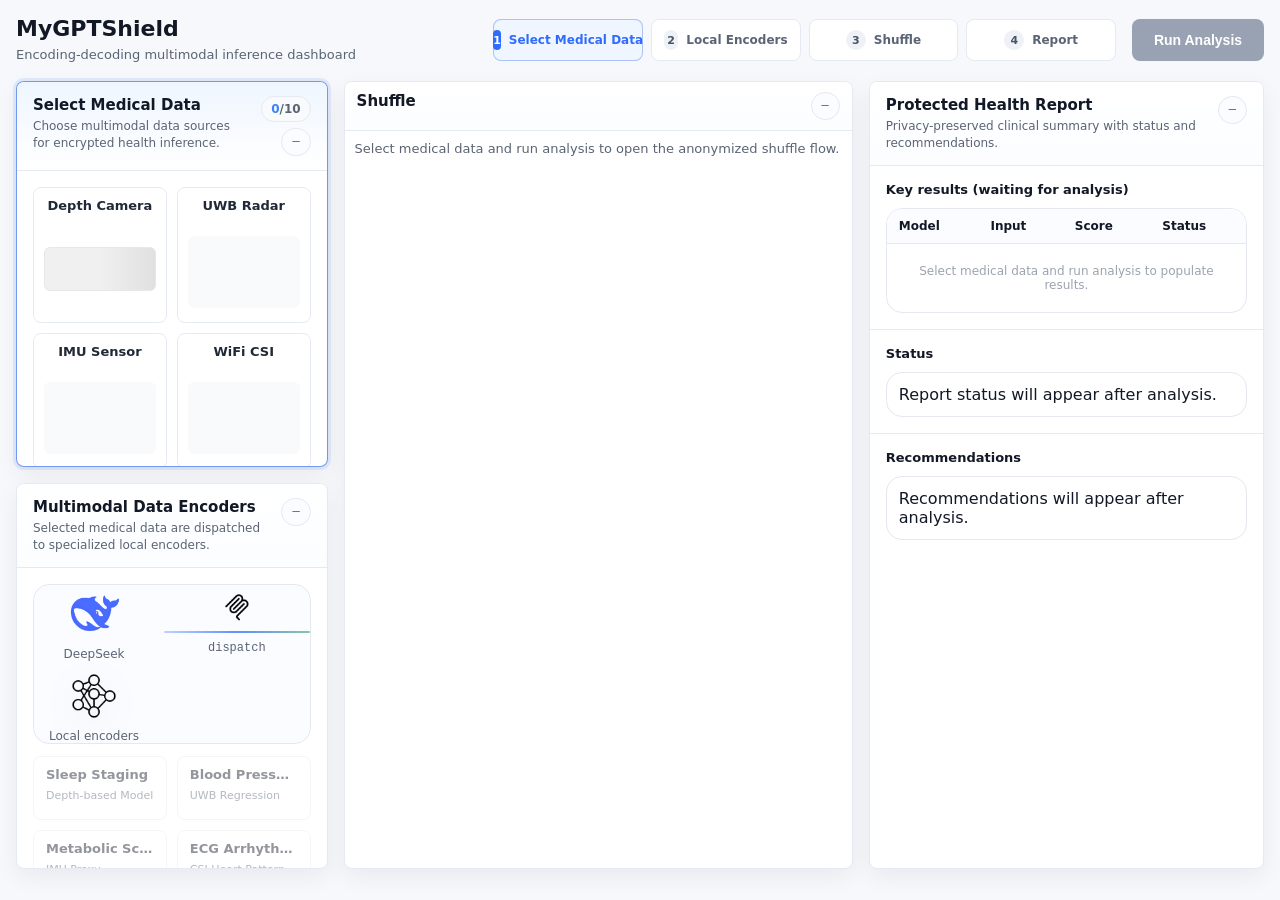
==== frontend/index.html @ f1d5d22b "初版报告展示" ====
<!doctype html>
<html lang="en">
<head>
  <meta charset="utf-8"/>
  <meta name="viewport" content="width=device-width,initial-scale=1"/>
  <title>Secure Multimodal HE + LLM Demo</title>
  <link rel="stylesheet" href="./assets/css/styles.css?v=50"/>
  <link rel="stylesheet" href="./assets/css/enhancement.css?v=15"/>
</head>
<body>
  <main class="dashboard-shell">
    <header class="workflow-header">
      <div class="workflow-title">
        <h1>MyGPTShield</h1>
        <p>Encoding-decoding multimodal inference dashboard</p>
      </div>
      <ol class="stepper" aria-label="Workflow steps">
        <li class="step active" data-step="select"><span>1</span>Select Medical Data</li>
        <li class="step" data-step="model"><span>2</span>Local Encoders</li>
        <li class="step" data-step="privacy"><span>3</span>Shuffle</li>
        <li class="step" data-step="report"><span>4</span>Report</li>
      </ol>
      <button class="analyze-btn primary-action" id="analyzeBtn" disabled>Run Analysis</button>
    </header>

    <section class="dashboard-grid">
      <aside class="panel panel-modalities workflow-panel active-panel" id="stepUpload">
        <div class="panel-head">
          <div>
            <h2>Select Medical Data</h2>
            <p>Choose multimodal data sources for encrypted health inference.</p>
          </div>
          <div class="panel-meta">
            <span class="count-pill"><span id="selectedCount">0</span>/10</span>
            <span class="pill" id="tUpload">—</span>
          </div>
        </div>
        <div class="panel-body">
          <div class="modality-selector" id="modalitySelector">
            <!-- Cards will be dynamically generated by JavaScript -->
          </div>
          <div class="encryption-animation" id="encryptionAnimation" style="display:none;">
            <div class="encryption-stage" id="encryptionStage">
              <!-- Animation content will be dynamically generated -->
            </div>
          </div>
          <div class="thumbnails-grid" id="thumbnailsGrid" style="display:none;">
            <!-- Thumbnails will be dynamically generated -->
          </div>
        </div>
          <div class="spinnerOverlay" id="spinUpload">
          <div class="spinner"></div><div class="spinText">Processing...</div>
        </div>
        </aside>

      <section class="panel-stack">
        <section class="panel panel-models workflow-panel" id="stepDispatch">
          <div class="panel-head">
            <div>
              <h2>Multimodal Data Encoders</h2>
              <p>Selected medical data are dispatched to specialized local encoders.</p>
            </div>
            <span class="pill" id="tDispatch">—</span>
          </div>
          <div class="panel-body">
            <div class="flowRow">
              <div class="flowNode">
                <img class="icon" src="./assets/icons/deepseek.png" onerror="this.style.display='none'"/>
                <div class="flowLabel">DeepSeek</div>
              </div>
              <div class="flowEdge">
                <img class="icon small" src="./assets/icons/network.png" onerror="this.style.display='none'"/>
                <div class="edgeLine"></div>
                <div class="edgeText">dispatch</div>
              </div>
              <div class="flowNode">
                <img class="clusterIcon" src="./assets/icons/model.png" alt="Local encoders" onerror="this.style.display='none'"/>
                <div class="flowLabel">Local encoders</div>
              </div>
            </div>
            <div class="clusterWrap">
              <div class="clusterGrid" id="modelCluster">
                <!-- filled by JS -->
              </div>
            </div>
            <details class="cipher-panel">
              <summary>Encrypted ciphertext preview</summary>
              <div class="v mono" id="ctResPreview">—</div>
            </details>
          </div>
          <div class="spinnerOverlay" id="spinDispatch">
            <div class="spinner"></div><div class="spinText">Encoding + dispatching to local encoders...</div>
          </div>
        </section>

        <section class="panel panel-privacy workflow-panel" id="stepProtect">
          <div class="panel-head">
            <div>
              <h2>Shuffle</h2>
            </div>
            <span class="pill" id="tProtect">—</span>
          </div>
          <div class="panel-body">
            <div class="privacyPanel" id="privacyPanel">Select modalities and run analysis to generate the anonymized privacy flow.</div>
          </div>
        </section>
      </section>

      <section class="panel panel-report workflow-panel" id="stepDecrypt">
          <div class="panel-head">
            <div>
              <h2>Protected Health Report</h2>
              <p>Privacy-preserved clinical summary with status and recommendations.</p>
            </div>
            <span class="pill" id="tDecrypt">—</span>
          </div>
        <div class="panel-body report-body">
          <div class="progress-container" id="progressContainer" style="display:none;">
            <div class="progress-bar">
              <div class="progress-fill" id="progressFill" style="width: 0%"></div>
            </div>
            <div class="progress-text" id="progressText">Preparing...</div>
          </div>

          <section class="report-section">
            <div class="section-title" id="resultsTitle">Key Results</div>
            <div class="resultTableWrap">
              <table class="resultTable" id="resultTable">
                <thead>
                  <tr><th>Model</th><th>Input</th><th>Score</th><th>Status</th></tr>
                </thead>
                <tbody>
                  <tr><td colspan="4" style="text-align:center; color: #5b6474;">Loading...</td></tr>
                </tbody>
              </table>
            </div>
          </section>

          <section class="report-section">
            <div class="section-title">Status</div>
            <div class="reportPanel" id="conclusionPanel">Loading...</div>
            <div class="reportBox" id="reportText" style="display:none">—</div>
          </section>

          <section class="report-section">
            <div class="section-title">Recommendations</div>
            <div class="recommendPanel" id="recommendPanel">Loading...</div>
          </section>
        </div>
        <div class="spinnerOverlay" id="spinDecrypt">
          <div class="spinner"></div><div class="spinText">Generating report…</div>
        </div>
      </section>
    </section>
  </main>

  <script src="./assets/js/modalityCards.js?v=20"></script>
  <script src="./assets/js/modality-selector.js?v=37"></script>
  <script src="./assets/js/app.js?v=50"></script>
</body>
</html>
---- frontend/assets/css/styles.css ----
:root {
  --bg: #f7f8fb;
  --card: #ffffff;
  --text: #121826;
  --muted: #5b6474;
  --line: #e6e8ef;
  --primary: #2f6bff;
  --primary2: #2453c9;
  --good: #1f9d55;
  --mono: ui-monospace, SFMono-Regular, Menlo, Monaco, Consolas, "Liberation Mono", "Courier New", monospace;
  --shadow: 0 10px 28px rgba(15, 23, 42, .08);
}

* {
  box-sizing: border-box;
}

html, body {
  height: 100%;
}

body {
  margin: 0;
  font-family: ui-sans-serif, system-ui, -apple-system, Segoe UI, Roboto, Helvetica, Arial;
  color: var(--text);
  background:
    radial-gradient(1100px 480px at 18% -10%, rgba(47, 107, 255, .20), transparent 60%),
    radial-gradient(900px 420px at 86% 0%, rgba(31, 157, 85, .12), transparent 55%),
    var(--bg);
  overflow-x: hidden;
  overflow-y: auto;
}

a {
  color: inherit;
}

.mono {
  font-family: var(--mono);
}

/* Topbar */
.topbar {
  position: sticky;
  top: 0;
  z-index: 10;
  background: rgba(247, 248, 251, .75);
  backdrop-filter: blur(10px);
  border-bottom: 1px solid var(--line);
  padding: 14px 18px;
  display: flex;
  align-items: center;
  justify-content: space-between;
  gap: 16px;
}

.brand {
  display: flex;
  align-items: center;
  gap: 12px;
}

.brandmark {
  width: 40px;
  height: 40px;
  border-radius: 14px;
  background: linear-gradient(135deg, rgba(47, 107, 255, .95), rgba(47, 107, 255, .30));
  box-shadow: 0 10px 22px rgba(47, 107, 255, .24);
}

.title {
  font-weight: 800;
  letter-spacing: -.02em;
}

.subtitle {
  color: var(--muted);
  font-size: 13px;
  margin-top: 2px;
}

.controls {
  display: flex;
  gap: 10px;
  align-items: center;
  flex-wrap: wrap;
}

/* Grid Layout 核心调整 */
.container {
  max-width: 100%;
  margin: 0 auto;
  padding: 12px 14px;
  height: 100vh;
  min-height: 720px;
  display: flex;
}

.grid {
  display: grid;
  grid-template-columns: repeat(3, minmax(0, 1fr));
  grid-template-rows: minmax(0, 1fr) minmax(0, 1fr);
  gap: 14px;
  align-items: stretch;
  min-height: 0;
}

/* 板块定位 */
#stepUpload {
  grid-row: 1;
  grid-column: 1;
}

#stepEncrypt {
  grid-row: 1;
  grid-column: 2;
}

#stepDispatch {
  grid-row: 1 / 3; /* 跨越两行，对齐板块四的底部 */
  grid-column: 3;
  display: flex;
  flex-direction: column;
}

#stepDecrypt {
  grid-row: 2;
  grid-column: 1 / 3;
}

/* Card General Styles */
.card {
  position: relative;
  background: var(--card);
  border: 1px solid var(--line);
  border-radius: 18px;
  box-shadow: var(--shadow);
  overflow: hidden;
  display: flex;
  flex-direction: column;
  min-height: 0;
}

.cardHead {
  display: flex;
  align-items: center;
  justify-content: space-between;
  padding: 12px 12px 8px 12px;
  border-bottom: 1px solid var(--line);
  gap: 12px;
  flex: 0 0 auto;
}

.cardTitle {
  font-weight: 800;
  min-width: 0;
  line-height: 1.25;
}

.stepTag {
  width: 28px;
  height: 28px;
  border-radius: 10px;
  background: rgba(47, 107, 255, .12);
  color: var(--primary);
  display: flex;
  align-items: center;
  justify-content: center;
  font-weight: 800;
  border: 1px solid rgba(47, 107, 255, .18);
  margin-right: 10px;
  flex: 0 0 auto;
}

.meta {
  display: flex;
  align-items: center;
  gap: 8px;
}

.pill {
  font-family: var(--mono);
  font-size: 12px;
  padding: 6px 10px;
  border-radius: 999px;
  border: 1px solid var(--line);
  background: #fbfcff;
  color: var(--muted);
}

/* 板块内容高度对齐逻辑 */
.cardBody {
  padding: 12px;
  flex: 1 1 auto;
  display: flex;
  flex-direction: column;
  min-height: 0;
}

/* 板块 1 & 2 的内部对齐：固定内容区高度 */
#stepUpload .cardBody, 
#stepEncrypt .cardBody {
  min-height: 360px; /* 强制板块一二外壳高度一致 */
  justify-content: space-between;
}

.canvasWrap {
  margin-top: 10px;
  border: 1px dashed var(--line);
  border-radius: 14px;
  padding: 8px;
  background: linear-gradient(180deg, #ffffff, #fbfcff);
  /* 固定内部展示区高度 */
  height: 180px; 
  display: flex;
  align-items: center;
  justify-content: center;
  overflow: hidden;
}

.imgWrap img {
  width: 100%;
  height: 100%;
  object-fit: contain;
  display: block;
}

#ctHeat {
  width: 100% !important;
  height: 100% !important; /* 让 Canvas 填满固定高度的容器 */
}

/* 按钮位置修正 */
.cardBody .btn.primary {
  margin-top: auto; /* 强制按钮推至卡片底部对齐 */
}

/* 其他组件样式 */
.uploadRow {
  display: flex;
  gap: 10px;
  align-items: center;
  flex-wrap: wrap;
}

.hint {
  color: var(--muted);
  font-size: 12px;
  margin-top: 10px;
}

.legendRow {
  margin-top: 10px;
  display: flex;
  align-items: center;
  gap: 10px;
  flex-wrap: wrap;
}

.legendRow label {
  color: var(--muted);
  font-size: 12px;
}

select {
  padding: 8px 10px;
  border-radius: 12px;
  border: 1px solid var(--line);
  background: #fff;
}

.badge {
  font-size: 12px;
  padding: 6px 10px;
  border-radius: 999px;
  border: 1px solid rgba(31, 157, 85, .18);
  background: rgba(31, 157, 85, .10);
  color: #15803d;
  font-weight: 700;
}

.btn {
  border: 1px solid var(--line);
  padding: 10px 12px;
  border-radius: 14px;
  cursor: pointer;
  font-weight: 800;
  background: #fff;
}

.btn.primary {
  border-color: rgba(47, 107, 255, .35);
  background: linear-gradient(180deg, rgba(47, 107, 255, .95), rgba(47, 107, 255, .80));
  color: white;
  box-shadow: 0 10px 18px rgba(47, 107, 255, .22);
}

.btn.primary:disabled {
  opacity: .5;
  cursor: not-allowed;
}

.btn.secondary {
  background: #fff;
  border-color: rgba(47, 107, 255, .25);
}

.btn.ghost {
  background: transparent;
}

.kv {
  margin-top: 12px;
}

.kv .k {
  font-size: 12px;
  color: var(--muted);
}

.kv .v {
  margin-top: 6px;
  font-size: 12px;
  word-break: break-all;
}

.bigNumber {
  font-size: 38px;
  font-weight: 900;
  letter-spacing: -.02em;
  background: linear-gradient(135deg, rgba(47, 107, 255, .95), rgba(31, 157, 85, .85));
  -webkit-background-clip: text;
  background-clip: text;
  color: transparent;
}

.flowRow {
  display: flex;
  align-items: center;
  justify-content: space-between;
  gap: 10px;
  flex-wrap: wrap;
  padding: 10px;
  border: 1px solid var(--line);
  border-radius: 16px;
  background: #fbfcff;
}

.flowNode {
  display: flex;
  flex-direction: column;
  align-items: center;
  gap: 6px;
  min-width: 120px;
}

.flowLabel {
  font-size: 12px;
  color: var(--muted);
}

.nodeBox {
  padding: 10px 12px;
  border-radius: 14px;
  border: 1px solid var(--line);
  background: #fff;
  font-weight: 800;
}
.clusterIcon{
  width: 110px;        /* 修改这里 */
  height: 46px;        /* 修改这里 */
  object-fit: contain;
  display:block;
  margin: 2px auto 4px;
  filter: drop-shadow(0 8px 18px rgba(2,6,23,.10));
}


.flowEdge {
  display: flex;
  flex-direction: column;
  align-items: center;
  gap: 8px;
  flex: 1;
}

.edgeLine {
  height: 2px;
  width: 100%;
  background: linear-gradient(90deg, rgba(47, 107, 255, .3), rgba(47, 107, 255, .75), rgba(31, 157, 85, .55));
  border-radius: 999px;
}

.edgeText {
  font-size: 12px;
  color: var(--muted);
  font-family: var(--mono);
}

.icon {
  width: 56px;
  height: 56px;
  object-fit: contain;
}

.icon.small {
  width: 32px;
  height: 32px;
}

.spinnerOverlay {
  position: absolute;
  inset: 0;
  background: rgba(255, 255, 255, .72);
  display: none;
  align-items: center;
  justify-content: center;
  flex-direction: column;
  gap: 12px;
}

.spinner {
  width: 34px;
  height: 34px;
  border-radius: 50%;
  border: 3px solid rgba(47, 107, 255, .18);
  border-top-color: rgba(47, 107, 255, .9);
  animation: spin 1s linear infinite;
}

.spinText {
  color: var(--muted);
  font-weight: 700;
}

@keyframes spin {
  to {
    transform: rotate(360deg);
  }
}

.divider {
  border: 0;
  border-top: 1px solid rgba(2, 6, 23, 0.10);
  margin: 14px 0;
}

.subTitle {
  font-weight: 700;
  letter-spacing: 0.2px;
  margin-bottom: 10px;
  color: rgba(2, 6, 23, 0.72);
}

/* Responsive */
@media (max-width: 1180px) {
  .grid {
    grid-template-columns: repeat(2, minmax(0, 1fr));
  }
  #stepDispatch, #stepDecrypt {
    grid-column: auto;
    grid-row: auto;
  }
}

@media (max-width: 920px) {
  .grid {
    grid-template-columns: 1fr;
  }
}


/* === Multimodal v4 layout overrides === */
.grid3{
  grid-template-columns: minmax(0, 1.35fr) minmax(0, 1.1fr) minmax(0, 1.55fr);
  grid-template-rows: minmax(320px, 1fr) minmax(320px, 1fr);
  align-items: stretch;
  height: 100%;
  min-height: 0;
  width: 100%;
}

#stepUpload,
#stepProtect,
#stepDispatch,
#stepDecrypt{
  min-height: 0;
}

/* Four-step flow: top row Step 1 | Step 3 | Step 2, bottom row Step 4 */
#stepUpload{ grid-row: 1; grid-column: 1; }
#stepProtect{
  grid-row: 1;
  grid-column: 2;
  align-self: stretch;
}
#stepDispatch{ grid-row: 1 / 3; grid-column: 3; }
#stepDecrypt{ grid-row: 2; grid-column: 1 / 3; }

@media (max-width: 1180px) {
  .container{
    height: auto;
    min-height: 100vh;
  }

  .grid3{
    grid-template-columns: 1fr;
    grid-template-rows: none;
    height: auto;
  }
  #stepUpload,
  #stepProtect,
  #stepDispatch,
  #stepDecrypt{
    grid-row: auto;
    grid-column: auto;
  }
}

@media (max-width: 920px) {
  .grid3{
    grid-template-columns: 1fr;
    grid-template-rows: none;
  }
}
/* Make Step 1 and Step 3 scrollable */
#stepUpload .cardBody{
  justify-content: flex-start;
  overflow-y: auto;
  overflow-x: hidden;
  min-height: 0;
}

#stepProtect .cardBody{
  justify-content: flex-start;
  overflow-y: auto;
  overflow-x: hidden;
  min-height: 0;
}

#stepDispatch .cardBody{
  justify-content: flex-start;
  overflow-y: auto;
  overflow-x: hidden;
  min-height: 0;
}

#stepDecrypt .cardBody{
  justify-content: flex-start;
  overflow-y: auto;
  overflow-x: hidden;
  padding-right: 12px;
}

/* -------------------------------
   Step 1: two-row modality layout
-------------------------------- */
/* Modality grid */
.modalityGrid{
  margin-top: 12px;
  display: grid;
  grid-template-columns: repeat(3, minmax(0, 1fr));
  gap: 10px;
}

/* Step 1: flexible block layout */
.rowBlock{
  display: flex;
  flex-direction: column;
  min-height: 0;
  margin-bottom: 8px;
}

.rowTitle{
  font-size: 13px;
  color: var(--text);
  font-weight: 800;
  margin: 4px 0 10px;
  letter-spacing: -0.01em;
}

.rowBlock .modalityGrid{
  margin-top: 0;
  min-height: 0;
  max-height: 480px;
  overflow-y: auto;
  padding-right: 4px; /* room for scrollbar */
}


.modTile{
  border: 1px solid var(--line);
  border-radius: 16px;
  background: linear-gradient(180deg, #ffffff, #fbfcff);
  padding: 10px;
  display:flex;
  flex-direction:column;
  min-height: 220px;
}

.modHead{
  display:flex;
  align-items:center;
  justify-content: space-between;
  gap: 10px;
  margin-bottom: 8px;
}

.modName{
  font-weight: 900;
  letter-spacing: -.01em;
  font-size: 13px;
}

.modTag{
  font-size: 11px;
  padding: 4px 8px;
  border-radius: 999px;
  border: 1px solid rgba(47,107,255,.18);
  background: rgba(47,107,255,.08);
  color: rgba(36,83,201,.95);
  font-weight: 800;
}

.modPreview{
  border: 1px dashed var(--line);
  border-radius: 14px;
  background: #fff;
  height: 110px;
  overflow:hidden;
  display:flex;
  align-items:center;
  justify-content:center;
}

.modPreview img{
  width:100%;
  height:100%;
  object-fit: cover;
  display:block;
}

/* Depth 图片特殊样式 - 缩小显示 */
.modPreview img.depthImg{
  width: 100%;
  height: 100%;
  object-fit: contain;
  margin: auto;
}

.modText{
  margin-top: 8px;
  font-family: var(--mono);
  font-size: 11px;
  color: rgba(2, 6, 23, 0.75);
  background: #fbfcff;
  border: 1px solid var(--line);
  border-radius: 12px;
  padding: 8px;
  height: 68px;
  overflow:auto;
  white-space: pre-wrap;
}


/* Cluster */
.clusterWrap{
  margin-top: 12px;
  border: 1px solid var(--line);
  border-radius: 18px;
  background: linear-gradient(180deg, #ffffff, #fbfcff);
  padding: 10px;
}

.clusterTitle{
  font-weight: 900;
  margin-bottom: 10px;
}

.clusterGrid{
  display:grid;
  grid-template-columns: repeat(2, minmax(0, 1fr));
  gap: 10px;
}

.modelCard{
  border: 1px solid var(--line);
  border-radius: 16px;
  padding: 10px 12px;
  background: #fff;
  display:flex;
  flex-direction: column;
  gap: 5px;
  min-height: 78px;
  min-width: 0;
  overflow: hidden;
}

.modelName{
  font-weight: 900;
  font-size: 13px;
  white-space: nowrap;
  overflow: hidden;
  text-overflow: ellipsis;
  line-height: 1.3;
}

.modelSub{
  font-size: 11px;
  color: var(--muted);
  white-space: nowrap;
  overflow: hidden;
  text-overflow: ellipsis;
}

.modelBadge{
  align-self: flex-start;
  font-size: 10px;
  padding: 4px 8px;
  border-radius: 999px;
  border: 1px solid rgba(31,157,85,.18);
  background: rgba(31,157,85,.10);
  color: #15803d;
  font-weight: 800;
  white-space: nowrap;
  max-width: 100%;
  overflow: hidden;
  text-overflow: ellipsis;
}

.modelCard.inactive{
  opacity: .45;
}

.modelCard.active{
  border-color: rgba(47,107,255,.35);
  box-shadow: 0 10px 18px rgba(47,107,255,.10);
}

/* Result table and report */
.resultsSection {
  margin-bottom: 12px;
}

.resultTableWrap{
  margin-top: 8px;
  border: 1px solid var(--line);
  border-radius: 16px;
  overflow: hidden;
  background: #ffffff;
  min-height: 100px;
}

/* Step 3: single-column layout */
.recommendPanel{
  border: 1px solid var(--line);
  border-radius: 16px;
  background: #ffffff;
  padding: 12px;
  margin-top: 8px;
}

.recommendPanel .list {
  margin: 0;
}

.privacyPanel{
  display: grid;
  gap: 10px;
  margin-top: 8px;
}

.privacySummary{
  padding: 10px 12px;
  border: 1px solid var(--line);
  border-radius: 12px;
  background: linear-gradient(180deg, #ffffff, #fbfcff);
  color: var(--muted);
  font-size: 13px;
  line-height: 1.45;
}

.privacyCandidateGrid{
  display: grid;
  grid-template-columns: 1fr;
  gap: 10px;
}

.privacyCandidateCard{
  border: 1px solid var(--line);
  border-radius: 14px;
  padding: 10px;
  background: #ffffff;
  box-shadow: 0 6px 16px rgba(15, 23, 42, 0.06);
}

.privacyChipRow{
  display: flex;
  flex-wrap: wrap;
  gap: 6px;
  margin-top: 8px;
}

@media (max-width: 920px) {
  .privacyCandidateGrid{
    grid-template-columns: 1fr;
  }
}

#conclusionPanel{
  margin-top: 8px;
  border: 1px solid var(--line);
  border-radius: 16px;
  background: #ffffff;
  padding: 12px;
}

.resultTable{
  width: 100%;
  border-collapse: collapse;
  font-size: 12px;
  display: table !important;
  visibility: visible !important;
}

.resultTable thead{
  display: table-header-group !important;
}

.resultTable thead th{
  text-align: left;
  padding: 10px 12px;
  background: #fbfcff;
  border-bottom: 1px solid var(--line);
  font-weight: 900;
  color: var(--text);
}

.resultTable tbody{
  display: table-row-group !important;
}

.resultTable tbody td{
  padding: 10px 12px;
  border-bottom: 1px solid rgba(230,232,239,.75);
  vertical-align: top;
  color: var(--text);
}

.resultTable tbody tr:last-child td{
  border-bottom: none;
}

.reportBox{
  border: 1px solid var(--line);
  border-radius: 16px;
  background: #ffffff;
  padding: 12px;
  font-size: 13px;
  line-height: 1.55;
  color: rgba(2, 6, 23, 0.80);
  white-space: pre-wrap;
}

.reportPanel{
  border: 1px solid var(--line);
  border-radius: 16px;
  background: #ffffff;
  padding: 12px;
}

.reportTop{
  display:flex;
  align-items:flex-start;
  justify-content:space-between;
  gap: 10px;
}

.reportProtectionBanner {
  display: flex;
  flex-wrap: wrap;
  align-items: center;
  gap: 7px;
  margin-bottom: 10px;
  padding: 8px 10px;
  border: 1px solid rgba(31, 157, 85, 0.24);
  border-radius: 8px;
  background: #f0fdf4;
  color: #166534;
  font-size: 11px;
  font-weight: 850;
}

.reportProtectionBanner span {
  display: inline-flex;
  padding: 3px 7px;
  border-radius: 999px;
  background: #dcfce7;
  color: #15803d;
  font-size: 10px;
  font-weight: 950;
}

.reportTitle{
  font-size: 14px;
  font-weight: 950;
  letter-spacing: -0.02em;
}

.badge{
  display:inline-flex;
  align-items:center;
  gap: 8px;
  padding: 6px 10px;
  border-radius: 999px;
  border: 1px solid rgba(230,232,239,.8);
  background: #fbfcff;
  font-size: 12px;
  font-weight: 800;
}

.dynamicReportTop .badge{
  border-color: rgba(47, 107, 255, .22);
  background: linear-gradient(180deg, #ffffff, #f5f8ff);
}

.badgeDot{
  width: 10px;
  height: 10px;
  border-radius: 999px;
  background: #111827;
  opacity: .65;
}

.reportText{
  margin-top: 8px;
  font-size: 12.5px;
  line-height: 1.55;
  color: rgba(2, 6, 23, 0.82);
}

.reportGrid{
  margin-top: 12px;
  display: grid;
  grid-template-columns: repeat(2, minmax(0, 1fr));
  gap: 10px;
}

.reportCard{
  border: 1px solid rgba(230,232,239,.75);
  border-radius: 14px;
  padding: 10px;
  background: linear-gradient(180deg, #ffffff, #fbfcff);
}

.reportCardHead{
  display:flex;
  justify-content:space-between;
  gap: 8px;
  align-items:flex-start;
}

.metricName{ font-size: 12px; font-weight: 900; }
.metricRef{ font-size: 11px; opacity: .7; }
.metricValue{ font-size: 18px; font-weight: 950; letter-spacing: -0.03em; }
.metricUnit{ font-size: 12px; opacity: .7; margin-left: 6px; }
.metricDetail{ margin-top: 6px; font-size: 11px; opacity: .72; }

.chipRow{ display:flex; flex-wrap:wrap; gap: 6px; margin-top: 8px; }
.chip{ font-size: 11px; padding: 4px 8px; border-radius: 999px; border: 1px solid rgba(230,232,239,.75); background: #ffffff; }

.chartGrid{
  margin-top: 10px;
  display:grid;
  grid-template-columns: 1fr;
  gap: 10px;
}

.chartRow{
  display:grid;
  grid-template-columns: repeat(2, minmax(0, 1fr));
  gap: 10px;
}

.chartBox{
  border: 1px solid rgba(230,232,239,.75);
  border-radius: 14px;
  background: #ffffff;
  padding: 10px;
}

.chartTitle{ font-size: 12px; font-weight: 950; margin-bottom: 8px; }

.svgBox svg{ width: 100%; height: auto; display:block; }

.list{ margin: 8px 0 0 0; padding-left: 18px; font-size: 12px; line-height: 1.5; }
.disclaimer{ margin-top: 10px; font-size: 11px; opacity: .7; }

/* Dynamic report (Task 5): renderer styles */
.dynamicReportTop{
  margin-bottom: 12px;
  display: grid;
  grid-template-columns: minmax(0, 1.05fr) minmax(250px, 0.95fr);
  gap: 12px;
  align-items: start;
}

.integratedSummary{
  border: 1px solid rgba(47, 107, 255, .22);
  border-radius: 14px;
  background: linear-gradient(180deg, #ffffff, #fbfcff);
  padding: 12px;
}

.summaryHead{
  display: flex;
  justify-content: space-between;
  align-items: flex-start;
  gap: 10px;
}

.summaryHead .reportTitle{
  margin-bottom: 8px;
}

.summaryScore{
  margin-top: 4px;
  font-weight: 900;
  font-size: 24px;
  letter-spacing: -0.02em;
  color: #0f172a;
}

.summaryTrack{
  margin: 8px 0 10px;
  height: 10px;
  border-radius: 999px;
  background: rgba(15, 23, 42, 0.1);
  overflow: hidden;
  position: relative;
}

.summaryTrack i{
  display: block;
  height: 100%;
  width: 0%;
  border-radius: inherit;
  background: linear-gradient(90deg, #22c55e, #16a34a);
}

.missingSignals{
  border: 1px solid rgba(234, 179, 8, 0.32);
  border-radius: 14px;
  background: #fffbeb;
  padding: 12px;
}

.missingTitle{
  font-weight: 800;
  margin-bottom: 8px;
}

.missingItem{
  border-top: 1px dashed rgba(0, 0, 0, 0.12);
  padding-top: 8px;
  margin-top: 8px;
  color: rgba(2, 6, 23, 0.8);
  font-size: 12px;
  line-height: 1.5;
}

.missingItem:first-child{
  border-top: 0;
  margin-top: 0;
  padding-top: 0;
}

.missingItem strong{
  display: block;
  font-size: 12px;
  margin-bottom: 3px;
}

.missingItem span{
  display: block;
  color: var(--muted);
  font-size: 11px;
}

.storySectionStack{
  display: grid;
  grid-template-columns: repeat(2, minmax(0, 1fr));
  gap: 10px;
  margin-bottom: 10px;
}

.storySection{
  border: 1px solid var(--line);
  border-radius: 14px;
  background: #ffffff;
  padding: 10px;
  display: flex;
  flex-direction: column;
  gap: 10px;
}

.storySectionHead{
  display: flex;
  justify-content: space-between;
  align-items: flex-start;
  gap: 10px;
}

.storySectionHead h3{
  margin: 0 0 4px;
  font-size: 13px;
}

.storySectionHead p{
  margin: 0;
  color: var(--muted);
  font-size: 12px;
  line-height: 1.45;
}

.sourceTags{
  display: flex;
  flex-wrap: wrap;
  justify-content: flex-end;
  gap: 6px;
  min-width: 0;
}

.sourceTag{
  display: inline-flex;
  align-items: center;
  justify-content: center;
  border-radius: 999px;
  border: 1px solid rgba(230, 232, 239, 0.75);
  background: #fbfcff;
  color: #334155;
  font-family: var(--mono);
  font-size: 10px;
  padding: 3px 7px;
  font-weight: 700;
}

.storySectionBody{
  display: grid;
  grid-template-columns: minmax(0, 1fr) minmax(0, 1fr);
  gap: 10px;
  align-items: start;
}

.storyChart{
  border: 1px solid rgba(230, 232, 239, 0.75);
  border-radius: 12px;
  padding: 8px;
  background: #fff;
  overflow: hidden;
}

.storyChart svg,
.compactChart svg,
.sectionSvg svg{
  width: 100%;
  height: 180px;
  display: block;
}

.sectionSvg{
  width: 100%;
  min-height: 180px;
}

.storyMetrics{
  display: grid;
  grid-template-columns: repeat(2, minmax(0, 1fr));
  gap: 8px;
}

.miniMetric{
  border: 1px solid var(--line);
  border-radius: 12px;
  padding: 8px;
  min-height: 68px;
  background: #ffffff;
}

.miniMetricName{
  margin: 0;
  font-size: 11px;
  font-weight: 800;
  color: rgba(2, 6, 23, 0.8);
}

.miniMetricValue{
  margin-top: 6px;
  font-size: 17px;
  font-weight: 900;
  letter-spacing: -0.02em;
  line-height: 1.2;
}

.miniMetricValue span{
  font-size: 11px;
  font-weight: 700;
  color: rgba(2, 6, 23, 0.75);
  margin-left: 2px;
}

.miniMetricRef{
  margin-top: 4px;
  font-size: 10px;
  color: var(--muted);
}

.compactSectionGrid{
  display: grid;
  grid-template-columns: repeat(2, minmax(0, 1fr));
  gap: 10px;
}

.compactSection{
  border: 1px solid var(--line);
  border-radius: 14px;
  background: #ffffff;
  padding: 10px;
  display: flex;
  flex-direction: column;
  gap: 8px;
}

.compactSectionHead{
  display: flex;
  justify-content: space-between;
  align-items: baseline;
  gap: 8px;
  font-size: 12px;
  color: rgba(2, 6, 23, 0.86);
}

.compactSectionHead strong{
  font-size: 12px;
}

.compactSectionHead span{
  color: var(--muted);
  font-size: 11px;
  white-space: nowrap;
  text-align: right;
}

.compactChart{
  border: 1px solid rgba(230, 232, 239, 0.75);
  border-radius: 12px;
  background: #fff;
  padding: 8px;
}

.recoveryBars{
  display: flex;
  flex-direction: column;
  gap: 8px;
}

.recoveryRow{
  display: grid;
  grid-template-columns: 130px minmax(0, 1fr) 40px;
  align-items: center;
  gap: 8px;
  font-size: 11px;
  color: rgba(2, 6, 23, 0.8);
}

.recoveryTrack{
  position: relative;
  width: 100%;
  height: 10px;
  border-radius: 999px;
  background: #e5e7eb;
  overflow: hidden;
}

.recoveryTrack i{
  display: block;
  height: 100%;
  width: 0%;
  border-radius: inherit;
  background: linear-gradient(90deg, #2563eb, #22c55e);
}

.riskTileGrid{
  margin-top: 8px;
  display: grid;
  grid-template-columns: repeat(3, minmax(0, 1fr));
  gap: 8px;
}

.riskTile{
  border: 1px solid var(--line);
  border-radius: 12px;
  padding: 8px;
  background: #fff;
  min-height: 76px;
  display: flex;
  flex-direction: column;
  justify-content: space-between;
  gap: 6px;
  font-size: 12px;
}

.riskTile span{
  font-weight: 700;
}

.riskTile strong{
  font-size: 18px;
  letter-spacing: -0.02em;
  line-height: 1.1;
}

.riskTile em{
  color: var(--muted);
  font-size: 11px;
  font-style: normal;
}

.riskTile.muted{
  border-style: dashed;
  color: var(--muted);
  background: #f8fafc;
}

.status{
  --status-fg: #0f172a;
  --status-bg: #f8fafc;
  --status-border: #d1d5db;
  --status-strong: #0f172a;
}

.status.attention,
.attention{
  --status-fg: #c2410c;
  --status-bg: rgba(255, 247, 237, 0.92);
  --status-border: #fdba74;
  --status-strong: #9a3412;
}

.status.watch,
.watch{
  --status-fg: #854d0e;
  --status-bg: rgba(254, 243, 199, 0.7);
  --status-border: #fcd34d;
  --status-strong: #a16207;
}

.status.stable,
.stable{
  --status-fg: #15803d;
  --status-bg: rgba(220, 252, 231, 0.7);
  --status-border: #86efac;
  --status-strong: #166534;
}

.storySection,
.compactSection,
.miniMetric,
.riskTile{
  border-color: var(--status-border);
  background: var(--status-bg);
}

.miniMetric.attention,
.miniMetric.watch,
.miniMetric.stable{
  background: #fff;
}

.riskTile.attention,
.riskTile.watch,
.riskTile.stable{
  background: #ffffff;
}

/* The report pane is a narrow dashboard column, so dynamic report sections
   must use a single-column composition even on desktop widths. */
#stepDecrypt .dynamicReportTop,
#stepDecrypt .storySectionStack,
#stepDecrypt .compactSectionGrid{
  grid-template-columns: 1fr;
}

#stepDecrypt .summaryHead,
#stepDecrypt .storySectionHead,
#stepDecrypt .compactSectionHead{
  align-items: flex-start;
}

#stepDecrypt .storySectionHead{
  flex-direction: column;
}

#stepDecrypt .sourceTags{
  justify-content: flex-start;
  width: 100%;
}

#stepDecrypt .storySectionBody{
  grid-template-columns: 1fr;
}

#stepDecrypt .story-integrated_risk .storySectionBody{
  grid-template-columns: minmax(0, 1.15fr) minmax(128px, .85fr);
  align-items: stretch;
}

#stepDecrypt .story-integrated_risk .storyMetrics{
  grid-template-columns: 1fr;
  align-content: stretch;
}

#stepDecrypt .story-integrated_risk .miniMetric{
  min-height: 0;
}

#stepDecrypt .storyChart svg,
#stepDecrypt .compactChart svg,
#stepDecrypt .sectionSvg svg{
  max-width: 100%;
  height: 150px;
}

#stepDecrypt .storyChart,
#stepDecrypt .compactChart{
  min-width: 0;
}

#stepDecrypt .compactSectionHead{
  flex-direction: column;
  align-items: flex-start;
}

#stepDecrypt .compactSectionHead span{
  white-space: normal;
  text-align: left;
  overflow-wrap: anywhere;
}

#stepDecrypt .compactSectionGrid{
  grid-template-columns: minmax(0, 0.92fr) minmax(0, 1.08fr);
  gap: 6px;
  align-items: stretch;
}

#stepDecrypt .compact-mobility{
  grid-column: 1;
  grid-row: 1;
}

#stepDecrypt .compact-medical_screening{
  grid-column: 1;
  grid-row: 2;
}

#stepDecrypt .compact-activity{
  grid-column: 2;
  grid-row: 1 / span 2;
}

#stepDecrypt .compact-activity .compactChart{
  flex: 1 1 auto;
  display: flex;
  align-items: center;
  justify-content: center;
}

#stepDecrypt .compactSection{
  padding: 8px;
  gap: 6px;
  border-radius: 12px;
}

#stepDecrypt .compactSectionHead{
  gap: 4px;
}

#stepDecrypt .compactSectionHead strong{
  font-size: 11px;
  line-height: 1.15;
}

#stepDecrypt .compactSectionHead span{
  font-size: 9px;
  line-height: 1.25;
}

#stepDecrypt .compactChart{
  padding: 6px;
  border-radius: 10px;
}

#stepDecrypt .compactChart svg,
#stepDecrypt .compactChart .sectionSvg svg{
  height: 82px;
}

#stepDecrypt .compactChart .sectionSvg{
  min-height: 82px;
}

#stepDecrypt .compactChart .legend{
  display: none;
}

#stepDecrypt .compactChart .riskTileGrid{
  grid-template-columns: 1fr;
  gap: 4px;
  margin-top: 0;
}

#stepDecrypt .compactChart .riskTile{
  min-height: 58px;
  padding: 6px;
  gap: 3px;
}

#stepDecrypt .compactChart .riskTile strong{
  font-size: 15px;
}

#stepDecrypt .compactStability{
  display: flex;
  flex-direction: column;
  justify-content: center;
  min-height: 82px;
  gap: 8px;
}

#stepDecrypt .compactStabilityScore{
  font-size: 24px;
  line-height: 1;
  font-weight: 950;
  letter-spacing: 0;
  color: #0f172a;
}

#stepDecrypt .compactStabilityTrack{
  height: 12px;
  border-radius: 999px;
  background: #e5e7eb;
  overflow: hidden;
}

#stepDecrypt .compactStabilityTrack i{
  display: block;
  height: 100%;
  border-radius: inherit;
  background: linear-gradient(90deg, #2563eb, #22c55e);
}

#stepDecrypt .compactStabilityMeta{
  color: var(--muted);
  font-size: 10px;
  line-height: 1.25;
}

#stepDecrypt .compact-activity .compactChart svg{
  width: 185px;
  height: 174px;
  flex: 0 0 174px;
}

#stepDecrypt .compact-activity .compactChart .legend{
  display: grid;
  grid-template-columns: 1fr;
  gap: 3px;
  margin-top: 4px;
}

#stepDecrypt .compact-activity .compactLegend{
  margin-top: 5px;
  color: var(--muted);
  font-size: 8px;
  line-height: 1.2;
  text-align: left;
  flex: 0 0 auto;
  min-width: 0;
  width: 100%;
  display: grid;
  grid-template-columns: repeat(2, minmax(0, 1fr));
  gap: 4px;
}

#stepDecrypt .compact-activity .compactLegendItem{
  display: inline-flex;
  align-items: center;
  justify-content: space-between;
  gap: 3px;
  min-width: 0;
  padding: 3px 4px;
  border: 1px solid rgba(230, 232, 239, 0.85);
  border-radius: 6px;
  background: #ffffff;
  white-space: nowrap;
}

#stepDecrypt .compact-activity .compactLegendItem strong{
  color: #0f172a;
  font-weight: 850;
}

#stepDecrypt .compact-activity .donutWrap{
  width: 100%;
  min-height: 108px;
  display: flex;
  flex-direction: column;
  align-items: center;
  justify-content: center;
  gap: 4px;
}

#stepDecrypt .compact-activity .legendItem{
  padding: 2px 3px;
  gap: 3px;
  border-radius: 6px;
  font-size: 7.5px;
  line-height: 1.1;
  white-space: nowrap;
  overflow-wrap: normal;
}

#stepDecrypt .compact-activity .legendDot{
  width: 6px;
  height: 6px;
  flex: 0 0 auto;
}

#stepDecrypt .riskTileGrid{
  grid-template-columns: repeat(2, minmax(0, 1fr));
}

#stepDecrypt .recoveryRow{
  grid-template-columns: 96px minmax(0, 1fr) 34px;
}

#stepDecrypt .integratedSummary .chip,
#stepDecrypt .legendItem,
#stepDecrypt .sourceTag{
  max-width: 100%;
  overflow-wrap: anywhere;
}

/* Responsive: stack dynamic report grids and section body */
@media (max-width: 920px){
  .dynamicReportTop{
    grid-template-columns: 1fr;
  }
  .storySectionStack{
    grid-template-columns: 1fr;
  }
  .storySectionBody{
    grid-template-columns: 1fr;
  }
  .storyMetrics,
  .compactSectionGrid,
  .riskTileGrid{
    grid-template-columns: 1fr;
  }
  .reportGrid{
    grid-template-columns: 1fr;
  }
  .chartRow{
    grid-template-columns: 1fr;
  }
  .compactSectionHead{
    flex-direction: column;
    align-items: flex-start;
  }
  .compactSectionHead span{
    white-space: normal;
  }
}

/* Responsive: stack tiles */
@media (max-width: 1180px){
  .modalityGrid{ grid-template-columns: repeat(2, minmax(0, 1fr)); }
  .clusterGrid{ grid-template-columns: 1fr; }
  .reportGrid{ grid-template-columns: 1fr; }
  .chartRow{ grid-template-columns: 1fr; }
}

@media (max-width: 920px){
  .modalityGrid{ grid-template-columns: 1fr; }
}


.legend{
  display:flex;
  flex-wrap:wrap;
  gap: 8px 10px;
  margin-top: 6px;
}
.legendItem{
  display:inline-flex;
  align-items:center;
  gap: 6px;
  padding: 4px 8px;
  border-radius: 999px;
  background: rgba(15,23,42,.04);
  border: 1px solid rgba(230,232,239,.75);
  font-size: 12px;
}
.legendDot{
  width: 10px;
  height: 10px;
  border-radius: 999px;
  display:inline-block;
}
.donutWrap{ display:flex; flex-direction:column; align-items:center; }

@media (max-width: 1180px) {
  .chartRow{ grid-template-columns: 1fr; }
  .reportGrid{ grid-template-columns: 1fr; }
}

/* === Detailed Analysis Section === */
.detailedAnalysis {
  margin-top: 0;
}

.analysisTabNav {
  display: flex;
  gap: 6px;
  margin-bottom: 10px;
}

.tabBtn {
  padding: 8px 16px;
  border: 1px solid var(--line);
  border-radius: 12px;
  background: #ffffff;
  font-size: 12px;
  font-weight: 700;
  cursor: pointer;
  transition: all 0.2s ease;
}

.tabBtn:hover {
  background: #fbfcff;
}

.tabBtn.active {
  background: linear-gradient(135deg, rgba(47, 107, 255, .95), rgba(47, 107, 255, .80));
  color: white;
  border-color: rgba(47, 107, 255, .35);
  box-shadow: 0 4px 12px rgba(47, 107, 255, .22);
}

.analysisTabContent {
  border: 1px solid var(--line);
  border-radius: 16px;
  background: linear-gradient(180deg, #ffffff, #fbfcff);
  padding: 12px;
  max-height: 380px;
  overflow-y: auto;
}

.analysisPanel {
  display: flex;
  flex-direction: column;
  gap: 12px;
}

.analysisChart {
  border: 1px solid rgba(230,232,239,.5);
  border-radius: 12px;
  background: #ffffff;
  padding: 8px;
  overflow: hidden;
}

.analysisChart img {
  width: 100%;
  height: auto;
  display: block;
  border-radius: 8px;
}

.chartLabel {
  font-size: 11px;
  font-weight: 800;
  color: var(--muted);
  margin-bottom: 6px;
  padding-left: 4px;
}

/* === Dashboard redesign: workflow header + responsive work areas === */
:root {
  --surface: #ffffff;
  --surface-soft: #f8fafc;
  --border: #e5eaf2;
  --primary-soft: #eff6ff;
  --shadow-soft: 0 8px 24px rgba(15, 23, 42, 0.06);
  --radius-md: 8px;
}

body {
  background: #f6f8fb;
  overflow-x: hidden;
}

.dashboard-shell {
  min-height: 100vh;
  padding: 16px;
  color: var(--text);
}

.workflow-header {
  display: grid;
  grid-template-columns: minmax(260px, 1fr) minmax(420px, 1.35fr) auto;
  align-items: center;
  gap: 16px;
  margin-bottom: 16px;
}

.workflow-title h1 {
  margin: 0;
  font-size: 22px;
  line-height: 1.2;
  font-weight: 850;
}

.workflow-title p {
  margin: 4px 0 0;
  color: var(--muted);
  font-size: 13px;
  line-height: 1.4;
}

.stepper {
  display: grid;
  grid-template-columns: repeat(4, minmax(0, 1fr));
  gap: 8px;
  margin: 0;
  padding: 0;
  list-style: none;
}

.step {
  display: flex;
  align-items: center;
  justify-content: center;
  gap: 8px;
  min-width: 0;
  padding: 10px 12px;
  border: 1px solid var(--border);
  border-radius: var(--radius-md);
  background: var(--surface);
  color: var(--muted);
  font-size: 12px;
  font-weight: 750;
  line-height: 1.2;
  white-space: nowrap;
}

.step span {
  display: inline-flex;
  align-items: center;
  justify-content: center;
  width: 20px;
  height: 20px;
  border-radius: 999px;
  background: #eef2f7;
  color: #475467;
  font-size: 11px;
  font-weight: 850;
}

.step.active {
  border-color: rgba(37, 99, 235, 0.35);
  background: var(--primary-soft);
  color: var(--primary);
}

.step.active span {
  background: var(--primary);
  color: #ffffff;
}

.primary-action,
.analyze-btn.primary-action {
  height: 42px;
  min-width: 132px;
  padding: 0 18px;
  border: 0;
  border-radius: var(--radius-md);
  background: var(--primary);
  color: #ffffff;
  font-size: 14px;
  font-weight: 850;
  box-shadow: 0 8px 18px rgba(37, 99, 235, 0.24);
  cursor: pointer;
}

.primary-action:disabled,
.analyze-btn.primary-action:disabled {
  background: #98a2b3;
  box-shadow: none;
  cursor: not-allowed;
}

.dashboard-grid {
  display: grid;
  grid-template-columns: minmax(320px, 0.9fr) minmax(360px, 1fr) minmax(390px, 1.1fr);
  gap: 16px;
  align-items: stretch;
}

.panel,
.panel-stack {
  min-width: 0;
  min-height: 0;
}

.panel {
  position: relative;
  display: flex;
  flex-direction: column;
  border: 1px solid var(--border);
  border-radius: var(--radius-md);
  background: var(--surface);
  box-shadow: var(--shadow-soft);
  overflow: hidden;
}

.workflow-panel {
  transition: border-color 180ms ease, box-shadow 180ms ease, background 180ms ease;
}

.workflow-panel.active-panel {
  border-color: rgba(37, 99, 235, 0.65);
  box-shadow: 0 0 0 3px rgba(37, 99, 235, 0.10), var(--shadow-soft);
}

.workflow-panel.active-panel .panel-head {
  background: linear-gradient(180deg, #eff6ff, #ffffff);
}

.panel-report.active-panel {
  border-color: rgba(31, 157, 85, 0.65);
  box-shadow: 0 0 0 3px rgba(31, 157, 85, 0.12), var(--shadow-soft);
}

.panel-report.active-panel .panel-head {
  background: linear-gradient(180deg, #ecfdf5, #ffffff);
}

.panel-report.active-panel .pill {
  border-color: rgba(31, 157, 85, 0.28);
  background: #f0fdf4;
  color: #15803d;
}

.panel-head {
  display: flex;
  align-items: flex-start;
  justify-content: space-between;
  gap: 12px;
  padding: 14px 16px;
  border-bottom: 1px solid var(--border);
  background: linear-gradient(180deg, #ffffff, #fbfdff);
}

.panel-head h2 {
  margin: 0;
  font-size: 15px;
  line-height: 1.25;
  font-weight: 850;
}

.panel-head p {
  margin: 4px 0 0;
  color: var(--muted);
  font-size: 12px;
  line-height: 1.35;
}

.panel-meta {
  display: flex;
  flex-direction: column;
  align-items: flex-end;
  gap: 6px;
  flex: 0 0 auto;
}

.count-pill,
.status-pill {
  display: inline-flex;
  align-items: center;
  justify-content: center;
  min-height: 26px;
  padding: 4px 9px;
  border: 1px solid var(--border);
  border-radius: 999px;
  background: var(--surface-soft);
  color: var(--muted);
  font-size: 12px;
  font-weight: 850;
}

.panel-body {
  flex: 1 1 auto;
  min-height: 0;
  padding: 16px;
  overflow: auto;
}

.panel-stack {
  display: grid;
  grid-template-rows: minmax(0, 1.12fr) minmax(0, 0.88fr);
  gap: 16px;
}

.dashboard-grid #stepUpload,
.dashboard-grid #stepDispatch,
.dashboard-grid #stepProtect,
.dashboard-grid #stepDecrypt {
  grid-row: auto;
  grid-column: auto;
  align-self: stretch;
}

.panel-stack #stepDispatch,
.panel-stack #stepProtect {
  grid-row: auto;
  grid-column: auto;
}

.panel-modalities,
.panel-report,
.panel-stack {
  max-height: calc(100vh - 112px);
}

/* Dashboard composition: keep privacy protection large enough to explain the
   shuffle method instead of sharing a short stacked column with the model stage. */
.dashboard-grid {
  grid-template-columns: minmax(280px, 0.82fr) minmax(460px, 1.34fr) minmax(380px, 1.04fr);
  grid-template-rows: minmax(0, 1fr) minmax(0, 1fr);
  height: calc(100vh - 112px);
  min-height: 0;
  max-height: calc(100vh - 112px);
}

.panel-stack {
  display: contents;
}

.dashboard-grid #stepUpload {
  grid-column: 1;
  grid-row: 1;
  min-height: 0;
  overflow: hidden;
}

.dashboard-grid #stepDispatch {
  grid-column: 1;
  grid-row: 2;
  min-height: 0;
  overflow: hidden;
}

.dashboard-grid #stepProtect {
  grid-column: 2;
  grid-row: 1 / 3;
}

.dashboard-grid #stepDecrypt {
  grid-column: 3;
  grid-row: 1 / 3;
}

.panel-modalities,
.panel-models,
.panel-privacy,
.panel-report {
  max-height: none;
}

#stepUpload .panel-body,
#stepDispatch .panel-body {
  min-height: 0;
  overflow-x: hidden;
  overflow-y: auto;
}

.panel-modalities .panel-body {
  padding: 0;
  display: flex;
  flex-direction: column;
}

.modality-selector {
  flex: 1 1 auto;
  display: grid;
  grid-template-columns: repeat(2, minmax(0, 1fr));
  grid-auto-rows: minmax(86px, auto);
  gap: 8px;
  min-height: 0;
  margin: 0;
  padding: 10px;
  overflow: auto;
}

.modality-card {
  position: relative;
  min-width: 0;
  min-height: 86px;
  padding: 8px;
  border: 1px solid var(--border);
  border-radius: var(--radius-md);
  background: var(--surface);
  box-shadow: none;
  opacity: 1;
  transition: border-color 160ms ease, background 160ms ease, box-shadow 160ms ease, transform 160ms ease;
}

.modality-card:hover {
  transform: translateY(-1px);
  box-shadow: 0 8px 18px rgba(15, 23, 42, 0.08);
}

.modality-card.active {
  border-color: var(--primary);
  background: var(--primary-soft);
  box-shadow: 0 0 0 3px rgba(37, 99, 235, 0.10);
}

.modality-card.active::after {
  content: "✓";
  position: absolute;
  top: 8px;
  right: 8px;
  width: 20px;
  height: 20px;
  border-radius: 999px;
  background: var(--primary);
  color: #ffffff;
  font-size: 13px;
  line-height: 20px;
  text-align: center;
  font-weight: 900;
}

.card-title {
  min-height: auto;
  margin: 0 0 6px;
  color: var(--text);
  font-size: 12px;
  line-height: 1.25;
  font-weight: 850;
}

.card-desc {
  min-height: 0;
  margin: 6px 0 0;
  color: var(--muted);
  font-size: 10px;
  line-height: 1.35;
}

.card-visual {
  flex: 0 0 auto;
  min-height: 44px;
  margin: 4px 0;
}

.card-thumbnail,
.card-canvas,
.skeleton-canvas,
.canvas-placeholder,
.card-loading {
  width: 100%;
  height: 44px;
  max-height: 44px;
  border-radius: 6px;
  background: var(--surface-soft);
  object-fit: contain;
}

.flowRow {
  padding: 0;
}

.clusterWrap {
  margin-top: 12px;
  border-radius: var(--radius-md);
  padding: 0;
  border: 0;
  background: transparent;
}

.clusterTitle {
  display: none;
}

.clusterGrid {
  display: grid;
  grid-template-columns: repeat(2, minmax(0, 1fr));
  gap: 10px;
}

.modelCard {
  min-height: 64px;
  border-radius: var(--radius-md);
  border: 1px solid var(--border);
  box-shadow: none;
}

.modelCard.active {
  background: var(--primary-soft);
  border-color: rgba(37, 99, 235, 0.35);
}

.cipher-panel {
  margin-top: 12px;
  border: 1px solid var(--border);
  border-radius: var(--radius-md);
  background: var(--surface-soft);
}

.reportPromptPanel {
  border-color: rgba(47, 107, 255, 0.25);
  background: #f8faff;
}

.cipher-panel summary {
  cursor: pointer;
  padding: 10px 12px;
  color: var(--muted);
  font-size: 12px;
  font-weight: 850;
}

.cipher-panel .v {
  max-height: 96px;
  overflow: auto;
  padding: 0 12px 12px;
  word-break: break-all;
  white-space: pre-wrap;
}

.reportPromptPanel .v {
  max-height: 180px;
  font-family: var(--mono);
  font-size: 11px;
  line-height: 1.5;
}

.privacyPanel {
  display: grid;
  gap: 8px;
  margin-top: 0;
  color: var(--muted);
  font-size: 13px;
  min-height: 100%;
  --privacy-stage-raw: 2200ms;
  --privacy-stage-pool: 2200ms;
  --privacy-stage-shuffle: 4200ms;
  --privacy-stage-protected: 2200ms;
  --privacy-gap-small: 300ms;
  --privacy-stage-pool-delay: calc(var(--privacy-stage-raw) + var(--privacy-gap-small));
  --privacy-stage-shuffle-delay: calc(var(--privacy-stage-pool-delay) + var(--privacy-stage-pool) + var(--privacy-gap-small));
  --privacy-stage-protected-delay: calc(var(--privacy-stage-shuffle-delay) + var(--privacy-stage-shuffle) + var(--privacy-gap-small));
  --privacy-total-duration: calc(var(--privacy-stage-protected-delay) + var(--privacy-stage-protected));
}

@keyframes stepReveal {
  from {
    opacity: 0;
    transform: translateY(8px);
  }
  to {
    opacity: 1;
    transform: translateY(0);
  }
}

.privacyPanel.step-by-step .mixerColumn,
.privacyPanel.step-by-step .mixerArrow {
  opacity: 0;
  transform: translateY(8px);
  animation: stepReveal 420ms ease forwards;
}

.privacyPanel.step-by-step .mixerRaw { animation-delay: 0ms; }
.privacyPanel.step-by-step .arrowToPool { animation-delay: 260ms; }
.privacyPanel.step-by-step .mixerPool { animation-delay: 520ms; }
.privacyPanel.step-by-step .arrowToShuffle { animation-delay: 780ms; }
.privacyPanel.step-by-step .mixerShuffle { animation-delay: 1040ms; }
.privacyPanel.step-by-step .arrowToOutput { animation-delay: 1300ms; }
.privacyPanel.step-by-step .mixerProtected { animation-delay: 1560ms; }

.privacyPanel .privacyStageOverlay {
  display: none !important;
}

.privacyRuntimeBadge {
  display: inline-flex;
  width: fit-content;
  align-items: center;
  justify-content: center;
  padding: 5px 9px;
  border: 1px solid rgba(31, 157, 85, 0.24);
  border-radius: 999px;
  background: #dcfce7;
  color: #15803d;
  font-size: 10px;
  font-weight: 950;
}

.privacyPanel.is-playing .privacyRuntimeBadge {
  opacity: 0;
  animation: tokenReveal 320ms ease forwards;
}

.panel-privacy .panel-body {
  display: flex;
  overflow: auto;
}

.panel-privacy .privacyPanel {
  flex: 1 1 auto;
}

.privacyCandidateGrid {
  display: grid;
  grid-template-columns: 1fr;
  gap: 8px;
}

.privacyMixer {
  position: relative;
  display: grid;
  grid-template-columns: repeat(2, minmax(0, 1fr));
  grid-template-areas:
    "raw pool"
    "shuffle protected";
  align-items: stretch;
  gap: 10px;
  padding: 12px;
  min-height: 248px;
  height: auto;
  max-height: none;
  overflow: visible;
  border: 1px solid var(--border);
  border-radius: var(--radius-md);
  background: linear-gradient(180deg, #ffffff, #f8fbff);
}

.privacyPanel.is-playing .privacyMixer {
  min-height: 100%;
  overflow: hidden;
  border-color: transparent;
  background: transparent;
}

.mixerColumn {
  position: relative;
  min-width: 0;
  display: grid;
  grid-template-rows: auto minmax(0, 1fr) auto;
  gap: 8px;
  align-content: stretch;
  padding: 9px;
  border: 1px solid transparent;
  border-radius: var(--radius-md);
}

.mixerRaw { grid-area: raw; }
.mixerPool { grid-area: pool; }
.mixerShuffle { grid-area: shuffle; }
.mixerProtected { grid-area: protected; }

.privacyPanel.is-playing .mixerColumn {
  position: absolute;
  inset: 0;
  z-index: 1;
  opacity: 0;
  padding: 18px;
  align-content: center;
  grid-template-rows: auto minmax(110px, auto) auto;
  border-color: rgba(37, 99, 235, 0.28);
  background: #ffffff;
  box-shadow: 0 16px 40px rgba(15, 23, 42, 0.10);
  pointer-events: none;
}

.privacyPanel.is-playing .mixerRaw {
  animation: privacyStageSpotlight var(--privacy-stage-raw) ease-in-out 1;
}

.privacyPanel.is-playing .mixerPool {
  animation: privacyStageSpotlight var(--privacy-stage-pool) ease-in-out 1;
  animation-delay: var(--privacy-stage-pool-delay);
}

.privacyPanel.is-playing .mixerShuffle {
  animation: privacyStageSpotlight var(--privacy-stage-shuffle) ease-in-out 1;
  animation-delay: var(--privacy-stage-shuffle-delay);
}

.privacyPanel.is-playing .mixerProtected {
  animation: privacyStageSpotlight var(--privacy-stage-protected) ease-in-out 1;
  animation-delay: var(--privacy-stage-protected-delay);
}

.privacyPanel.is-playing .mixerColumn::before {
  content: "";
  position: absolute;
  inset: 0;
  border: 2px solid transparent;
  border-radius: inherit;
  pointer-events: none;
  animation: privacyStageFrame var(--privacy-total-duration) ease-out 1;
}

.privacyPanel.is-playing .mixerRaw::before,
.privacyPanel.is-playing .mixerPool::before,
.privacyPanel.is-playing .mixerShuffle::before,
.privacyPanel.is-playing .mixerProtected::before {
  animation-delay: 0ms;
}

.mixerLabel {
  color: var(--muted);
  font-size: 11px;
  font-weight: 900;
}

.rawResultCard,
.protectedOutputCard {
  min-height: 74px;
  padding: 9px;
  border: 1px solid var(--border);
  border-radius: var(--radius-md);
  background: #ffffff;
  font-size: 11px;
  line-height: 1.35;
}

.privacyPanel.is-playing .rawResultCard,
.privacyPanel.is-playing .protectedOutputCard {
  min-height: 0;
}

.privacyPanel.is-playing .mixerLabel {
  font-size: 13px;
}

.privacyPanel.is-playing .rawResultCard,
.privacyPanel.is-playing .protectedOutputCard,
.privacyPanel.is-playing .candidateReportGrid,
.privacyPanel.is-playing .syntheticDatabaseStack,
.privacyPanel.is-playing .mixerTokenGrid,
.privacyPanel.is-playing .shuffleMethodStage,
.privacyPanel.is-playing .shuffleChamber {
  min-height: 224px;
}

.mixerColumn > :nth-child(2) {
  min-height: 0;
}

.mixerRaw .rawResultCard,
.mixerProtected .protectedOutputCard,
.mixerPool .candidateReportGrid,
.mixerPool .syntheticDatabaseStack,
.mixerPool .mixerTokenGrid,
.mixerShuffle .shuffleMethodStage {
  height: 100%;
}

.rawResultCard strong,
.rawResultCard span {
  display: block;
}

.rawResultCard span {
  margin: 0;
  color: var(--muted);
}

.rawProfileMetaRow {
  display: flex;
  align-items: baseline;
  gap: 8px;
  flex-wrap: wrap;
}

.rawProfileMetaRow span {
  line-height: 1.2;
}

.rawProfileCard {
  display: grid;
  gap: 7px;
}

.rawProfileBars {
  display: grid;
  gap: 5px;
}

.rawProfileBars span {
  display: block;
  width: var(--w);
  height: 7px;
  border-radius: 999px;
  background: #d8e1ef;
}

.privacyPanel.is-playing .rawProfileBars span {
  animation: rawProfileGlow 1200ms ease-out 1;
}

.profileLockChip {
  display: inline-flex;
  align-items: center;
  justify-content: center;
  align-self: baseline;
  width: fit-content;
  padding: 3px 8px;
  line-height: 1.1;
  border-radius: 999px;
  background: #eef2ff;
  color: #3730a3;
  font-size: 10px;
  font-weight: 900;
}

.mixerArrow {
  display: none;
}

.privacyPanel.is-playing .mixerArrow {
  opacity: 0;
}

.privacyPanel.is-playing .mixerArrow::after {
  content: "";
  position: absolute;
  left: 50%;
  top: calc(50% + 15px);
  width: 24px;
  height: 2px;
  border-radius: 999px;
  transform: translateX(-50%);
  background: #cbd5e1;
  animation: privacyArrowPulse var(--privacy-total-duration) ease-out 1;
}

.privacyPanel.is-playing .arrowToPool::after { animation-delay: 900ms; }
.privacyPanel.is-playing .arrowToShuffle::after { animation-delay: calc(var(--privacy-stage-pool-delay) + 900ms); }
.privacyPanel.is-playing .arrowToOutput::after { animation-delay: calc(var(--privacy-stage-shuffle-delay) + 1400ms); }

.mixerTokenGrid {
  display: grid;
  grid-template-columns: repeat(5, minmax(0, 1fr));
  gap: 4px;
  align-content: center;
}

.mixerToken {
  min-height: 30px;
  display: flex;
  align-items: center;
  justify-content: center;
  border-radius: 6px;
  background: #eaf2ff;
  color: #1d4ed8;
  font-size: 10px;
  font-weight: 900;
}

.privacyPanel.is-playing .mixerToken {
  opacity: 0;
  animation: tokenReveal 460ms ease forwards;
  animation-delay: calc(1200ms + var(--i) * 90ms);
}

.candidateReportGrid {
  display: grid;
  grid-template-columns: repeat(2, minmax(0, 1fr));
  gap: 6px;
  align-content: stretch;
}

.syntheticDatabaseStack {
  min-width: 0;
  height: 100%;
  display: grid;
  grid-template-rows: auto minmax(0, 1fr);
  gap: 6px;
}

.syntheticGeneratorStage {
  min-width: 0;
  display: flex;
  align-items: center;
  justify-content: space-between;
  gap: 6px;
  padding: 6px 8px;
  border: 1px solid rgba(37, 99, 235, 0.16);
  border-radius: 8px;
  background: #eff6ff;
  color: #1d4ed8;
  font-size: 9px;
  font-weight: 900;
}

.syntheticGeneratorStage span {
  min-width: 0;
  overflow: hidden;
  text-overflow: ellipsis;
  white-space: nowrap;
}

.anonymousDatabaseGrid {
  min-width: 0;
}

.anonymousRecordCard {
  min-width: 0;
}

.distributionPanel {
  min-width: 0;
  height: 100%;
  display: grid;
  grid-template-rows: auto auto minmax(0, 1fr);
  gap: 7px;
  padding: 8px;
  border: 1px solid rgba(37, 99, 235, 0.14);
  border-radius: 9px;
  background: #ffffff;
  overflow: hidden;
}

.distributionHead {
  min-width: 0;
  display: flex;
  justify-content: space-between;
  align-items: center;
  gap: 8px;
  font-size: 10px;
}

.distributionHead strong,
.distributionHead span {
  min-width: 0;
  overflow: hidden;
  text-overflow: ellipsis;
  white-space: nowrap;
}

.distributionHead span {
  color: #1d4ed8;
  font-weight: 900;
}

.distributionBars {
  min-width: 0;
  display: grid;
  grid-template-columns: repeat(8, minmax(0, 1fr));
  gap: 4px;
  align-items: end;
  min-height: 76px;
}

.distributionBar {
  min-width: 0;
  display: grid;
  grid-template-rows: minmax(0, var(--bar-h)) auto auto;
  align-items: end;
  gap: 2px;
  color: var(--muted);
  font-size: 8px;
  font-weight: 900;
  text-align: center;
}

.distributionBar::before {
  content: "";
  display: block;
  height: var(--bar-h);
  min-height: 12px;
  border-radius: 5px 5px 3px 3px;
  background: var(--bar-color);
  opacity: 0.86;
}

.distributionBar span,
.distributionBar em {
  min-width: 0;
  overflow: hidden;
  text-overflow: ellipsis;
  white-space: nowrap;
  font-style: normal;
}

.distributionScatter {
  position: relative;
  min-height: 128px;
  border: 1px solid rgba(148, 163, 184, 0.22);
  border-radius: 9px;
  background: linear-gradient(90deg, #ecfdf5, #fffbeb 52%, #fef2f2);
  overflow: hidden;
}

.distributionDot {
  position: absolute;
  left: var(--x);
  top: var(--y);
  width: 5px;
  height: 5px;
  border-radius: 50%;
  background: var(--dot-color);
  opacity: 0.72;
  transform: translate(-50%, -50%);
}

.targetDot {
  width: 8px;
  height: 8px;
  background: #2563eb;
  opacity: 1;
  box-shadow: 0 0 0 7px rgba(37, 99, 235, 0.16);
}

.targetLocator {
  position: absolute;
  left: var(--x);
  top: var(--y);
  transform: translate(-8%, -150%);
  max-width: 44%;
  padding: 2px 6px;
  border-radius: 999px;
  background: #dbeafe;
  color: #1d4ed8;
  font-size: 8px;
  font-weight: 900;
  opacity: 0.92;
  overflow: hidden;
  text-overflow: ellipsis;
  white-space: nowrap;
}

.backendTokenStrip {
  min-width: 0;
  display: grid;
  gap: 3px;
  padding: 6px 8px;
  border: 1px solid rgba(37, 99, 235, 0.17);
  border-radius: 8px;
  background: #eff6ff;
  color: #1d4ed8;
}

.backendTokenStrip span {
  font-size: 8px;
  font-weight: 900;
  text-transform: uppercase;
}

.backendTokenStrip code {
  min-width: 0;
  overflow: hidden;
  text-overflow: ellipsis;
  white-space: nowrap;
  font-size: 12px;
  font-weight: 900;
}

.candidateReportCard {
  display: grid;
  gap: 5px;
  align-content: space-between;
  min-height: 84px;
  padding: 8px;
  border: 1px solid rgba(37, 99, 235, 0.18);
  border-radius: 8px;
  background: #ffffff;
  color: var(--text);
  box-shadow: 0 6px 16px rgba(15, 23, 42, 0.05);
  overflow: hidden;
}

.privacyPanel.is-playing .candidateReportCard {
  opacity: 0;
  animation: reportCandidateReveal 560ms ease forwards;
  animation-delay: calc(2200ms + var(--i) * 140ms);
}

.candidateReportHead {
  display: flex;
  justify-content: space-between;
  gap: 6px;
  align-items: center;
  min-width: 0;
  font-size: 10px;
}

.candidateReportHead strong {
  min-width: 0;
  overflow: hidden;
  text-overflow: ellipsis;
  white-space: nowrap;
}

.candidateReportHead span {
  flex: 0 0 auto;
  padding: 3px 6px;
  border-radius: 999px;
  background: rgba(37, 99, 235, 0.08);
  color: #1d4ed8;
  font-size: 9px;
  font-weight: 900;
}

.candidateRisk {
  color: var(--muted);
  font-size: 10px;
  font-weight: 850;
}

.candidateDocLines {
  display: grid;
  gap: 4px;
}

.candidateDocLines span {
  display: block;
  width: var(--w);
  height: 5px;
  border-radius: 999px;
  background: #dbeafe;
}

.candidateMetricRow {
  display: flex;
  flex-wrap: wrap;
  gap: 4px;
}

.candidateMetricChip {
  max-width: 100%;
  padding: 3px 6px;
  border-radius: 999px;
  background: #f1f5f9;
  color: #64748b;
  font-size: 9px;
  font-weight: 850;
  overflow: hidden;
  text-overflow: ellipsis;
  white-space: nowrap;
}

.privacyPanel:not(.is-playing) .candidateReportCard {
  min-height: 58px;
  padding: 7px;
  gap: 4px;
}

.privacyPanel:not(.is-playing) .candidateRisk,
.privacyPanel:not(.is-playing) .candidateMetricRow {
  display: none;
}

.privacyPanel:not(.is-playing) .candidateDocLines span {
  height: 4px;
}

.privacyPanel.is-playing .syntheticGeneratorStage,
.privacyPanel.is-playing .anonymousRecordCard {
  opacity: 0;
  animation: reportCandidateReveal 560ms ease forwards;
}

.privacyPanel.is-playing .syntheticGeneratorStage {
  animation-delay: 2100ms;
}

.shuffleMethodStage {
  display: grid;
  grid-template-rows: minmax(0, 1fr) auto;
  gap: 7px;
  padding: 4px 0;
  border: 1px solid transparent;
  border-radius: 8px;
  background: transparent;
  min-height: 0;
}

.privacyPanel:not(.is-playing) .linkageTrack,
.privacyPanel:not(.is-playing) .maskOverlay {
  display: none;
}

.privacyPanel:not(.is-playing) .shuffleMethodStage {
  padding: 4px 0;
  gap: 8px;
}

.privacyPanel:not(.is-playing) .shuffleProcess {
  gap: 8px;
}

.privacyPanel:not(.is-playing) .shuffleProcess > .shuffleProcessStep:first-child {
  display: grid;
}

.privacyPanel:not(.is-playing) .shuffleProcess > .processArrow {
  display: none;
}

.privacyPanel:not(.is-playing) .shuffleOrder {
  grid-template-columns: repeat(2, minmax(0, 1fr));
  padding: 7px;
}

.privacyPanel:not(.is-playing) .orderChip,
.privacyPanel:not(.is-playing) .miniCandidateCard {
  min-height: 22px;
  font-size: 9px;
}

.privacyPanel:not(.is-playing) .selectedCandidateCard {
  min-height: 44px;
  padding: 7px;
}

.privacyPanel:not(.is-playing) .maskChipRow {
  gap: 4px;
}

.privacyPanel:not(.is-playing) .maskChip {
  padding: 3px 6px;
  font-size: 9px;
}

.linkageTrack {
  display: grid;
  grid-template-columns: auto minmax(0, 1fr) auto;
  align-items: center;
  gap: 8px;
}

.linkageNode {
  display: inline-flex;
  justify-content: center;
  align-items: center;
  min-width: 50px;
  min-height: 24px;
  padding: 3px 8px;
  border-radius: 999px;
  background: #ffffff;
  border: 1px solid var(--border);
  color: var(--muted);
  font-size: 10px;
  font-weight: 900;
}

.linkageBeam {
  height: 4px;
  overflow: hidden;
  border-radius: 999px;
  background: linear-gradient(90deg, rgba(239, 68, 68, 0.55), rgba(37, 99, 235, 0.35));
}

.privacyPanel.is-playing .linkageBeam {
  animation: linkageBreak 2200ms ease forwards;
  animation-delay: 5200ms;
}

.shuffleProcess {
  display: grid;
  grid-template-columns: 1fr;
  gap: 6px;
  align-content: center;
}

.shuffleProcessStep {
  min-width: 0;
  display: grid;
  gap: 5px;
}

.processLabel {
  color: var(--muted);
  font-size: 9px;
  font-weight: 900;
  text-transform: uppercase;
  letter-spacing: 0;
}

.miniCandidateDeck,
.shuffleOrder {
  display: grid;
  grid-template-columns: repeat(2, minmax(0, 1fr));
  gap: 5px;
}

.miniCandidateCard,
.orderChip {
  min-height: 24px;
  display: inline-flex;
  align-items: center;
  justify-content: center;
  padding: 3px 6px;
  border-radius: 7px;
  border: 1px solid rgba(37, 99, 235, 0.18);
  background: #ffffff;
  color: #1d4ed8;
  font-size: 9px;
  font-weight: 900;
  overflow: hidden;
  text-overflow: ellipsis;
  white-space: nowrap;
}

.miniCandidateCard {
  flex-direction: column;
  gap: 1px;
}

.candidateGateTag {
  color: #64748b;
  font-size: 8px;
  font-weight: 850;
  line-height: 1;
}

.shuffleOrder {
  padding: 6px;
  border-radius: 8px;
  background: rgba(37, 99, 235, 0.07);
}

.orderChip {
  background: #2563eb;
  color: #ffffff;
  box-shadow: 0 7px 18px rgba(37, 99, 235, 0.16);
}

.orderChip {
  position: relative;
  flex-direction: column;
  gap: 1px;
}

.orderSlot {
  color: rgba(255, 255, 255, 0.78);
  font-size: 8px;
  font-weight: 850;
  line-height: 1;
}

.orderChipSelected {
  background: #16a34a;
  border-color: rgba(22, 163, 74, 0.42);
  box-shadow: 0 0 0 3px rgba(22, 163, 74, 0.13), 0 8px 18px rgba(22, 163, 74, 0.16);
}

.selectionRule {
  display: flex;
  flex-wrap: wrap;
  align-items: center;
  gap: 5px;
  padding: 6px 8px;
  border-radius: 8px;
  background: #f0fdf4;
  color: #166534;
  font-size: 12px;
  font-weight: 850;
}

.selectionRule span {
  padding: 2px 6px;
  border-radius: 999px;
  background: #dcfce7;
  color: #15803d;
  font-size: 10px;
  font-weight: 900;
}

.qualityGate {
  display: grid;
  grid-template-columns: repeat(2, minmax(0, 1fr));
  gap: 5px;
  padding: 7px;
  border: 1px solid rgba(31, 157, 85, 0.22);
  border-radius: 8px;
  background: #f8fffb;
}

.qualityGateStage {
  display: grid;
  grid-template-columns: minmax(0, 1fr) auto minmax(0, 1fr);
  align-items: center;
  gap: 8px;
  min-width: 0;
  padding: 4px 0;
  border: 1px solid transparent;
  border-radius: 8px;
  background: transparent;
}

.gateCandidateDeck,
.gateRejectedLane,
.gatePassedLane {
  display: grid;
  gap: 4px;
  min-width: 0;
  grid-template-rows: auto repeat(2, minmax(44px, 1fr));
}

.gateCandidateGrid {
  display: grid;
  grid-template-columns: repeat(2, minmax(0, 1fr));
  gap: 5px;
  min-width: 0;
}

.gateCandidateCard,
.rejectedGateCard {
  min-width: 0;
  min-height: 44px;
  box-sizing: border-box;
  display: grid;
  grid-template-rows: auto minmax(0, 1fr) auto;
  align-content: center;
  gap: 1px;
  padding: 5px 6px;
  border-radius: 7px;
  font-size: 9px;
  font-weight: 900;
  overflow: hidden;
}

.gateCandidateCard span,
.gateCandidateCard em,
.rejectedGateCard span,
.rejectedGateCard em {
  min-width: 0;
  overflow: hidden;
  text-overflow: ellipsis;
  white-space: nowrap;
  font-style: normal;
  line-height: 1.1;
}

.gateCandidateCard span,
.rejectedGateCard span,
.rejectedGateCard em {
  font-size: 8px;
  font-weight: 850;
}

.gateCandidateCard.passed {
  border: 1px solid rgba(22, 163, 74, 0.30);
  background: #dcfce7;
  color: #166534;
}

.gateCandidateCard.rejected,
.rejectedGateCard {
  border: 1px solid rgba(148, 163, 184, 0.42);
  background: #f1f5f9;
  color: #64748b;
  filter: grayscale(1);
  opacity: 0.66;
}

.gateCandidateCard.rejected {
  text-decoration: line-through;
  text-decoration-thickness: 1px;
}

.gateDoor {
  position: relative;
  display: grid;
  justify-items: center;
  gap: 2px;
  min-width: 0;
  width: clamp(88px, 12vw, 128px);
  padding: 7px 8px;
  border-radius: 10px;
  border: 2px solid rgba(22, 163, 74, 0.40);
  background: linear-gradient(180deg, #ffffff, #ecfdf5);
  color: #166534;
  text-align: center;
  box-shadow: inset 0 0 0 1px rgba(22, 163, 74, 0.10);
}

.gateDoor::before,
.gateDoor::after {
  content: "";
  position: absolute;
  top: 8px;
  bottom: 8px;
  width: 2px;
  border-radius: 999px;
  background: rgba(22, 163, 74, 0.42);
}

.gateDoor::before { left: 9px; }
.gateDoor::after { right: 9px; }

.gateDoor span {
  padding: 2px 7px;
  border-radius: 999px;
  background: #bbf7d0;
  color: #15803d;
  font-size: 8px;
  font-weight: 950;
}

.gateDoor strong {
  font-size: 12px;
  font-weight: 950;
}

.gateDoor em {
  color: #64748b;
  font-size: 8px;
  font-style: normal;
  font-weight: 850;
}

.gateRejectedLane {
  align-content: center;
}

.gatePassedLane {
  align-content: center;
}

.qualityGateTitle {
  grid-column: 1 / -1;
  color: #166534;
  font-size: 9px;
  font-weight: 950;
  text-transform: uppercase;
}

.qualityGate span {
  min-width: 0;
  padding: 4px 6px;
  border-radius: 999px;
  background: #dcfce7;
  color: #15803d;
  font-size: 9px;
  font-weight: 900;
  overflow: hidden;
  text-overflow: ellipsis;
  white-space: nowrap;
}

.qualityGatePass {
  display: inline-flex;
  align-items: center;
  justify-content: center;
  min-height: 22px;
  padding: 4px 8px;
  border-radius: 999px;
  background: #16a34a;
  color: #ffffff;
  font-size: 9px;
  font-weight: 950;
  box-shadow: 0 6px 16px rgba(22, 163, 74, 0.16);
}

.selectedCandidateCard {
  display: grid;
  gap: 4px;
  min-height: 52px;
  align-content: center;
  padding: 8px;
  border: 1px solid rgba(31, 157, 85, 0.32);
  border-radius: 8px;
  background: #f0fdf4;
  color: #166534;
}

.hiddenSelectionCard {
  min-width: 0;
}

.bucketedSummaryCard {
  min-width: 0;
}

.selectedCandidateCard strong,
.selectedCandidateCard span,
.selectedCandidateCard em {
  min-width: 0;
  overflow: hidden;
  text-overflow: ellipsis;
  white-space: nowrap;
}

.selectedCandidateCard strong {
  font-size: 10px;
}

.selectedCandidateCard span {
  color: #15803d;
  font-size: 9px;
  font-weight: 850;
}

.selectedCandidateCard em {
  color: #166534;
  font-size: 9px;
  font-style: normal;
  font-weight: 850;
}

.processArrow {
  justify-self: center;
  display: inline-flex;
  align-items: center;
  justify-content: center;
  min-height: 22px;
  padding: 3px 8px;
  border-radius: 999px;
  background: #eef2ff;
  color: #3730a3;
  font-size: 9px;
  font-weight: 900;
}

.privacyPanel.is-playing .miniCandidateCard {
  opacity: 0;
  animation: tokenReveal 380ms ease forwards;
  animation-delay: calc(4600ms + var(--i) * 95ms);
}

.privacyPanel.is-playing .qualityGate span {
  opacity: 0;
  animation: tokenReveal 360ms ease forwards;
  animation-delay: calc(5600ms + var(--i) * 140ms);
}

.privacyPanel.is-playing .qualityGateStage {
  animation: qualityGateFocus 3600ms ease-out 1;
  animation-delay: 5200ms;
}

.privacyPanel.is-playing .qualityGatePass {
  opacity: 0;
  animation: tokenReveal 420ms ease forwards;
  animation-delay: 5520ms;
}

.privacyPanel.is-playing .gateCandidateCard {
  opacity: 0;
  animation: tokenReveal 620ms ease forwards;
  animation-delay: calc(5600ms + var(--i) * 180ms);
}

.privacyPanel.is-playing .gateCandidateCard.rejected {
  animation-name: gateReject;
}

.privacyPanel.is-playing .gateDoor {
  animation: gateDoorOpen 2400ms ease-out 1;
  animation-delay: 5900ms;
}

.privacyPanel.is-playing .rejectedGateCard {
  opacity: 0;
  animation: gateReject 620ms ease forwards;
  animation-delay: calc(6100ms + var(--i) * 220ms);
}

.privacyPanel.is-playing .orderChip {
  opacity: 0;
  animation: shuffleOrderReveal 760ms ease forwards;
  animation-delay: calc(7900ms + var(--i) * 320ms);
}

.privacyPanel.is-playing .selectedCandidateCard {
  opacity: 0;
  animation: selectedPickLock 820ms ease forwards;
  animation-delay: 10100ms;
}

.privacyPanel.is-playing .processArrow {
  animation: privacyArrowPulse 1100ms ease-out 1;
  animation-delay: 7000ms;
}

.privacyPanel.is-playing .shuffleProcess {
  grid-template-columns: minmax(0, 1fr) auto minmax(0, 1fr) auto minmax(0, 0.86fr);
  align-items: center;
  gap: 12px;
}

.privacyPanel.is-playing .shuffleProcessStep {
  min-height: 132px;
  padding: 10px;
  border: 1px solid rgba(37, 99, 235, 0.14);
  border-radius: 8px;
  background: #ffffff;
}

.privacyPanel.is-playing .miniCandidateDeck,
.privacyPanel.is-playing .shuffleOrder {
  gap: 8px;
}

.privacyPanel.is-playing .miniCandidateCard,
.privacyPanel.is-playing .orderChip {
  min-height: 40px;
  font-size: 11px;
}

.privacyPanel.is-playing .selectedCandidateCard {
  min-height: 96px;
}

.privacyPanel.is-playing .selectedCandidateCard strong {
  font-size: 13px;
}

.privacyPanel.is-playing .selectedCandidateCard span {
  font-size: 11px;
}

.shuffleChamber {
  position: relative;
  min-height: 96px;
  overflow: hidden;
  border: 1px dashed rgba(37, 99, 235, 0.35);
  border-radius: var(--radius-md);
  background: rgba(37, 99, 235, 0.06);
}

.shuffleToken {
  position: absolute;
  z-index: 2;
  width: 28px;
  height: 24px;
  display: flex;
  align-items: center;
  justify-content: center;
  border-radius: 7px;
  background: #2563eb;
  color: #ffffff;
  font-size: 9px;
  font-weight: 900;
}

.privacyPanel .shuffleChamber .shuffleToken1 { left: 12%; top: 14px; --mix-x: 66px; --mix-y: 30px; }
.privacyPanel .shuffleChamber .shuffleToken2 { left: 38%; top: 43px; --mix-x: -30px; --mix-y: -28px; }
.privacyPanel .shuffleChamber .shuffleToken3 { left: 64%; top: 16px; --mix-x: -52px; --mix-y: 32px; }
.privacyPanel .shuffleChamber .shuffleToken4 { left: 74%; top: 45px; --mix-x: -64px; --mix-y: -20px; }

.privacyPanel.is-playing .shuffleToken {
  opacity: 0;
  animation: shuffleTokenMix 2500ms ease-in-out forwards;
  animation-delay: 2800ms;
}

.privacyPanel.is-idle .shuffleToken {
  animation: shuffleTokenIdle 3400ms ease-in-out infinite;
}

.shuffleReportCard {
  position: absolute;
  z-index: 2;
  width: 104px;
  min-height: 44px;
  padding: 7px;
  display: flex;
  flex-direction: column;
  gap: 4px;
  justify-content: center;
  border: 1px solid rgba(37, 99, 235, 0.24);
  border-radius: 8px;
  background: #ffffff;
  color: #1d4ed8;
  font-size: 10px;
  font-weight: 900;
  box-shadow: 0 8px 20px rgba(15, 23, 42, 0.08);
}

.shuffleReportCard strong {
  color: var(--text);
  font-size: 11px;
}

.privacyPanel .shuffleChamber .shuffleReport1 { left: 7%; top: 12px; --mix-x: 190px; --mix-y: 38px; }
.privacyPanel .shuffleChamber .shuffleReport2 { left: 34%; top: 58px; --mix-x: -74px; --mix-y: -44px; }
.privacyPanel .shuffleChamber .shuffleReport3 { left: 55%; top: 18px; --mix-x: -148px; --mix-y: 46px; }
.privacyPanel .shuffleChamber .shuffleReport4 { left: 73%; top: 62px; --mix-x: -210px; --mix-y: -42px; }

.privacyPanel.is-playing .shuffleReportCard {
  opacity: 0;
  animation: shuffleReportMix 2500ms ease-in-out forwards;
  animation-delay: 2800ms;
}

.privacyPanel.is-idle .shuffleReportCard {
  animation: shuffleTokenIdle 3400ms ease-in-out infinite;
}

.shuffleLine {
  position: absolute;
  left: -35%;
  width: 60%;
  height: 2px;
  border-radius: 999px;
  background: linear-gradient(90deg, transparent, rgba(37, 99, 235, 0.8), transparent);
}

.privacyPanel.is-playing .shuffleLine {
  animation: shuffleSweep 1200ms ease-in-out 3;
}

.privacyPanel.is-idle .shuffleLine {
  animation: shuffleSweep 2600ms ease-in-out infinite;
}

.shuffleLine:nth-last-of-type(3) { top: 18px; animation-delay: 3100ms; }
.shuffleLine:nth-last-of-type(2) { top: 34px; animation-delay: 3350ms; }
.shuffleLine:nth-last-of-type(1) { top: 50px; animation-delay: 3600ms; }

.maskOverlay {
  display: flex;
  justify-content: center;
  gap: 6px;
}

.maskOverlay span {
  padding: 4px 8px;
  border-radius: 999px;
  background: rgba(37, 99, 235, 0.08);
  color: #1d4ed8;
  font-size: 10px;
  font-weight: 900;
}

.privacyPanel.is-playing .maskOverlay span {
  opacity: 0;
  animation: tokenReveal 420ms ease forwards;
  animation-delay: calc(var(--privacy-stage-shuffle-delay) + 4300ms);
}

.maskChipRow {
  display: flex;
  flex-wrap: wrap;
  gap: 5px;
}

.maskChip {
  padding: 4px 7px;
  border-radius: 999px;
  background: #f1f5f9;
  color: #64748b;
  font-size: 10px;
  font-weight: 900;
}

.privacyPanel.is-playing .maskChip {
  opacity: 0;
  animation: tokenReveal 420ms ease forwards;
  animation-delay: calc(var(--privacy-stage-shuffle-delay) + 4700ms);
}

.protectedOutputCard {
  display: grid;
  align-items: stretch;
  border-color: rgba(31, 157, 85, 0.35);
  background: #ecfdf5;
  color: #15803d;
  font-weight: 900;
  overflow: hidden;
}

.privacyPanel.is-playing .protectedOutputCard {
  opacity: 0;
  animation: protectedArrive 760ms ease forwards, protectedPulse 1200ms ease-in-out 1;
  animation-delay: var(--privacy-stage-protected-delay), calc(var(--privacy-stage-protected-delay) + 700ms);
}

.protectedOutputBridge {
  min-width: 0;
  width: 100%;
  min-height: 100%;
  display: grid;
  gap: 8px;
  align-content: center;
  justify-items: start;
  padding: 12px;
  border: 1px solid rgba(31, 157, 85, 0.28);
  border-radius: 8px;
  background: #ffffff;
  color: #14532d;
}

.protectedBridgeLabel {
  display: inline-flex;
  width: fit-content;
  padding: 4px 8px;
  border-radius: 999px;
  background: #dcfce7;
  color: #15803d;
  font-size: 10px;
  font-weight: 950;
}

.protectedOutputBridge strong {
  min-width: 0;
  color: #14532d;
  font-size: 13px;
  font-weight: 950;
  overflow: hidden;
  text-overflow: ellipsis;
  white-space: nowrap;
}

.protectedOutputBridge span {
  color: #15803d;
  font-size: 10px;
  font-weight: 850;
}

.bridgeArrow {
  display: inline-flex;
  align-items: center;
  gap: 6px;
  padding: 6px 9px;
  border-radius: 8px;
  background: #f0fdf4;
  color: #166534;
  font-size: 10px;
  font-weight: 900;
}

.bridgeArrow::before {
  content: "→";
  color: #16a34a;
  font-size: 14px;
  line-height: 1;
}

.protectedReportThumb {
  width: 100%;
  min-height: 100%;
  display: grid;
  grid-template-rows: auto minmax(0, 1fr) auto;
  gap: 9px;
  padding: 11px;
  border: 1px solid rgba(31, 157, 85, 0.26);
  border-radius: 8px;
  background: #ffffff;
  box-shadow: inset 0 0 0 1px rgba(31, 157, 85, 0.08);
}

.privacyPanel:not(.is-playing) .protectedReportThumb {
  gap: 6px;
  padding: 8px;
}

.privacyPanel:not(.is-playing) .protectedReportBars {
  gap: 4px;
}

.privacyPanel:not(.is-playing) .protectedReportBars span {
  height: 6px;
}

.privacyPanel:not(.is-playing) .protectedReportMeta span {
  padding: 3px 6px;
}

.protectedReportSource {
  display: grid;
  gap: 3px;
  color: #15803d;
  font-size: 9px;
  font-weight: 850;
}

.protectedReportSource span {
  min-width: 0;
  overflow: hidden;
  text-overflow: ellipsis;
  white-space: nowrap;
}

.protectedReportSource span:first-child {
  color: #14532d;
  font-size: 10px;
  font-weight: 950;
}

.protectedReportHead {
  display: flex;
  align-items: center;
  justify-content: space-between;
  gap: 8px;
  min-width: 0;
  color: #14532d;
  font-size: 10px;
}

.protectedReportHead strong {
  min-width: 0;
  overflow: hidden;
  text-overflow: ellipsis;
  white-space: nowrap;
}

.protectedReportHead span {
  flex: 0 0 auto;
  padding: 3px 7px;
  border-radius: 999px;
  background: #dcfce7;
  color: #166534;
  font-size: 9px;
  font-weight: 900;
}

.protectedReportBars {
  display: grid;
  gap: 6px;
  align-content: center;
}

.protectedReportBars span {
  display: block;
  width: var(--w);
  height: 8px;
  border-radius: 999px;
  background: linear-gradient(90deg, #86efac, #2563eb);
  opacity: 0.72;
}

.protectedReportMeta {
  display: flex;
  flex-wrap: wrap;
  gap: 5px;
}

.protectedReportMeta span {
  max-width: 100%;
  padding: 4px 7px;
  border-radius: 999px;
  background: #f0fdf4;
  color: #15803d;
  font-size: 9px;
  font-weight: 850;
  overflow: hidden;
  text-overflow: ellipsis;
  white-space: nowrap;
}

.privacyCandidateCard,
.privacySummary {
  border-radius: var(--radius-md);
  border: 1px solid var(--border);
  box-shadow: none;
}

@keyframes privacyStageFrame {
  0%, 12%, 100% { border-color: transparent; }
  4%, 9% { border-color: rgba(37, 99, 235, 0.65); }
}

@keyframes privacyStageSpotlight {
  0%, 100% {
    opacity: 0;
    transform: translateY(8px) scale(0.98);
  }
  5%, 82% {
    opacity: 1;
    transform: translateY(0) scale(1);
  }
  92% {
    opacity: 0;
    transform: translateY(-4px) scale(0.985);
  }
}

@keyframes rawProfileGlow {
  0% { background: #d8e1ef; }
  48% { background: #6366f1; }
  100% { background: #d8e1ef; }
}

@keyframes privacyArrowPulse {
  0%, 9%, 100% { background: #cbd5e1; }
  3%, 6% { background: #2563eb; }
}

@keyframes tokenReveal {
  from { opacity: 0; transform: translateY(8px) scale(0.94); }
  to { opacity: 1; transform: translateY(0) scale(1); }
}

@keyframes tokenIdleFloat {
  0%, 100% { transform: translateY(0); }
  50% { transform: translateY(-2px); }
}

@keyframes reportCandidateReveal {
  from { opacity: 0; transform: translateY(14px) scale(0.96); }
  to { opacity: 1; transform: translateY(0) scale(1); }
}

@keyframes shuffleOrderReveal {
  0% {
    opacity: 0;
    transform: translateY(-12px) translateX(calc((var(--i) - 1.5) * 14px)) scale(0.94);
  }
  58% {
    opacity: 1;
    transform: translateY(3px) translateX(calc((1.5 - var(--i)) * 6px)) scale(1.03);
  }
  100% {
    opacity: 1;
    transform: translateY(0) translateX(0) scale(1);
  }
}

@keyframes selectedPickLock {
  from {
    opacity: 0;
    transform: translateX(-12px) scale(0.95);
    box-shadow: 0 0 0 0 rgba(31, 157, 85, 0);
  }
  to {
    opacity: 1;
    transform: translateX(0) scale(1);
    box-shadow: 0 0 0 6px rgba(31, 157, 85, 0.08);
  }
}

@keyframes shuffleSequenceReveal {
  from {
    opacity: 0;
    transform: translateY(8px) scale(0.98);
  }
  to {
    opacity: 1;
    transform: translateY(0) scale(1);
  }
}

@keyframes qualityGateFocus {
  0%, 100% {
    border-color: rgba(31, 157, 85, 0.22);
    box-shadow: 0 0 0 0 rgba(22, 163, 74, 0);
    transform: scale(1);
  }
  18%, 72% {
    border-color: rgba(22, 163, 74, 0.58);
    box-shadow: 0 0 0 5px rgba(22, 163, 74, 0.10), 0 12px 28px rgba(22, 163, 74, 0.14);
    transform: scale(1.015);
  }
}

@keyframes gateDoorOpen {
  0%, 100% {
    border-color: rgba(22, 163, 74, 0.40);
    box-shadow: inset 0 0 0 1px rgba(22, 163, 74, 0.10);
  }
  35%, 72% {
    border-color: rgba(22, 163, 74, 0.80);
    box-shadow: 0 0 0 5px rgba(22, 163, 74, 0.10), inset 0 0 0 1px rgba(22, 163, 74, 0.18);
  }
}

@keyframes gateReject {
  from {
    opacity: 0;
    transform: translateX(10px) scale(0.96);
    filter: grayscale(0);
  }
  to {
    opacity: 0.66;
    transform: translateX(0) scale(1);
    filter: grayscale(1);
  }
}

@keyframes shuffleTokenMix {
  0% { opacity: 0; transform: translate(0, 8px) rotate(0deg); }
  12% { opacity: 1; }
  45% { transform: translate(var(--mix-x), var(--mix-y)) rotate(30deg); }
  76% { transform: translate(calc(var(--mix-x) * -0.35), calc(var(--mix-y) * 0.5)) rotate(-20deg); }
  100% { opacity: 1; transform: translate(0, 0) rotate(0deg); }
}

@keyframes shuffleReportMix {
  0% { opacity: 0; transform: translate(0, 8px) rotate(0deg) scale(0.96); }
  12% { opacity: 1; }
  45% { transform: translate(var(--mix-x), var(--mix-y)) rotate(5deg) scale(1.02); }
  76% { transform: translate(calc(var(--mix-x) * -0.35), calc(var(--mix-y) * 0.5)) rotate(-4deg) scale(1); }
  100% { opacity: 1; transform: translate(0, 0) rotate(0deg) scale(1); }
}

@keyframes linkageBreak {
  0% {
    opacity: 1;
    clip-path: inset(0 0 0 0);
    background: linear-gradient(90deg, rgba(239, 68, 68, 0.65), rgba(37, 99, 235, 0.45));
  }
  45% {
    opacity: 0.85;
    clip-path: inset(0 42% 0 0);
  }
  100% {
    opacity: 0.35;
    clip-path: inset(0 72% 0 0);
    background: linear-gradient(90deg, rgba(239, 68, 68, 0.45), rgba(31, 157, 85, 0.35));
  }
}

@keyframes shuffleTokenIdle {
  0%, 100% { transform: translateY(0); }
  50% { transform: translateY(-3px); }
}

@keyframes shuffleSweep {
  from { transform: translateX(0); opacity: 0.2; }
  45% { opacity: 1; }
  to { transform: translateX(230%); opacity: 0.2; }
}

@keyframes protectedArrive {
  from { opacity: 0; transform: translateX(-8px) scale(0.96); }
  to { opacity: 1; transform: translateX(0) scale(1); }
}

@keyframes protectedPulse {
  0%, 100% { box-shadow: 0 0 0 0 rgba(31, 157, 85, 0.14); }
  50% { box-shadow: 0 0 0 5px rgba(31, 157, 85, 0.07); }
}

@media (max-width: 980px) {
  .privacyMixer {
    grid-template-columns: 1fr;
    grid-template-areas:
      "raw"
      "pool"
      "shuffle"
      "protected";
    max-height: none;
    overflow: visible;
  }

  .mixerArrow {
    min-height: 18px;
    justify-content: center;
  }

  .privacyPanel.is-playing .mixerArrow::after {
    top: 50%;
    transform: translateX(-50%) rotate(90deg);
  }

.privacyPanel.is-playing .mixerColumn {
    inset: 0;
  }

  .privacyPanel.is-playing .shuffleProcess {
    grid-template-columns: 1fr;
  }

  .privacyPanel .shuffleChamber .shuffleToken1 { --mix-x: 38px; --mix-y: 24px; }
  .privacyPanel .shuffleChamber .shuffleToken2 { --mix-x: -24px; --mix-y: -22px; }
  .privacyPanel .shuffleChamber .shuffleToken3 { --mix-x: -36px; --mix-y: 24px; }
  .privacyPanel .shuffleChamber .shuffleToken4 { --mix-x: -42px; --mix-y: -18px; }
  .privacyPanel .shuffleChamber .shuffleReport1 { --mix-x: 72px; --mix-y: 28px; }
  .privacyPanel .shuffleChamber .shuffleReport2 { --mix-x: -42px; --mix-y: -26px; }
  .privacyPanel .shuffleChamber .shuffleReport3 { --mix-x: -64px; --mix-y: 28px; }
  .privacyPanel .shuffleChamber .shuffleReport4 { --mix-x: -82px; --mix-y: -26px; }
}

.panel-privacy .panel-body {
  overflow-x: hidden;
  overflow-y: auto;
}

.privacyPanel {
  min-height: 0;
}

.privacyMixer {
  max-height: none;
  overflow: visible;
  grid-auto-rows: minmax(108px, auto);
}

.privacyPanel.is-playing .privacyMixer {
  height: 100%;
  min-height: 312px;
  max-height: none;
  overflow: hidden;
}

.privacyPanel.is-playing .mixerColumn {
  display: grid;
  grid-template-rows: auto minmax(0, 1fr) auto;
  align-content: stretch;
  justify-content: stretch;
  overflow: hidden;
}

.privacyPanel.is-playing .mixerColumn > :nth-child(2) {
  align-self: stretch;
}

.privacyPanel.is-playing .rawResultCard,
.privacyPanel.is-playing .protectedOutputCard,
.privacyPanel.is-playing .candidateReportGrid,
.privacyPanel.is-playing .syntheticDatabaseStack,
.privacyPanel.is-playing .shuffleMethodStage {
  height: 100%;
  min-height: 0;
}

.privacyPanel.is-playing .rawProfileCard,
.privacyPanel.is-playing .protectedOutputCard {
  align-content: center;
}

.privacyPanel.is-playing .candidateReportGrid {
  grid-template-columns: repeat(2, minmax(0, 1fr));
  align-content: center;
}

.privacyPanel.is-playing .candidateReportCard {
  min-height: 86px;
}

.privacyPanel.is-playing .shuffleMethodStage {
  grid-template-rows: auto minmax(0, 1fr) auto;
  align-content: stretch;
}

.privacyPanel.is-playing .shuffleProcess {
  grid-template-columns: 1fr;
  align-content: stretch;
  gap: 8px;
}

.privacyPanel.is-playing .shuffleProcessStep {
  min-height: 0;
  padding: 8px;
}

.privacyPanel.is-playing .miniCandidateCard,
.privacyPanel.is-playing .orderChip {
  min-height: 28px;
  font-size: 10px;
}

.privacyPanel.is-playing .selectedCandidateCard {
  min-height: 58px;
}

.privacyStageOverlay {
  display: none;
}

.privacyPanel.is-playing .privacyMixer > .mixerColumn,
.privacyPanel.is-playing .privacyMixer > .mixerArrow {
  visibility: hidden;
  animation: none !important;
}

.privacyPanel.is-playing .privacyMixer > .mixerColumn::before {
  content: none;
}

.privacyPanel.is-playing .privacyStageOverlay {
  position: absolute;
  inset: 0;
  z-index: 8;
  display: block;
  border: 1px solid rgba(37, 99, 235, 0.32);
  border-radius: var(--radius-md);
  background: #ffffff;
  box-shadow: 0 16px 40px rgba(15, 23, 42, 0.10);
  overflow-x: hidden;
  overflow-y: auto;
}

.privacyStageScene {
  position: absolute;
  inset: 0;
  display: grid;
  grid-template-rows: auto minmax(0, 1fr) auto;
  gap: 12px;
  padding: 18px;
  opacity: 0;
  pointer-events: none;
  align-content: stretch;
}

.privacyStageScene > :nth-child(2) {
  min-height: 0;
  align-self: stretch;
}

.privacyStageScene .rawResultCard,
.privacyStageScene .candidateReportGrid,
.privacyStageScene .syntheticDatabaseStack,
.privacyStageScene .shuffleMethodStage,
.privacyStageScene .protectedOutputCard {
  height: 100%;
  min-height: 0;
}

.privacyStageScene .rawProfileCard,
.privacyStageScene .protectedOutputCard {
  align-content: center;
}

.privacyStageScene .candidateReportGrid {
  grid-template-columns: repeat(2, minmax(0, 1fr));
  align-content: center;
}

.privacyStageScene .candidateReportCard {
  min-height: 88px;
}

.privacyStageScene .shuffleMethodStage {
  grid-template-rows: auto minmax(0, 1fr) auto;
}

.privacyStageScene .shuffleProcess {
  grid-template-columns: 1fr;
  align-content: stretch;
  gap: 8px;
}

.privacyStageScene .selectionRule {
  justify-content: center;
}

.privacyStageScene .shuffleProcessStep {
  min-height: 0;
  padding: 8px;
}

.privacyStageScene .miniCandidateCard,
.privacyStageScene .orderChip {
  min-height: 28px;
  font-size: 10px;
}

.privacyStageScene .selectedCandidateCard {
  min-height: 58px;
}

.privacyPanel.is-playing .sceneRaw {
  animation: privacyStageSpotlight var(--privacy-stage-raw) ease-in-out 1;
}

.privacyPanel.is-playing .scenePool {
  animation: privacyStageSpotlight var(--privacy-stage-pool) ease-in-out 1;
  animation-delay: var(--privacy-stage-pool-delay);
}

.privacyPanel.is-playing .sceneShuffle {
  animation: privacyStageSpotlight var(--privacy-stage-shuffle) ease-in-out 1;
  animation-delay: var(--privacy-stage-shuffle-delay);
}

.privacyPanel.is-playing .sceneProtected {
  animation: privacyStageSpotlight var(--privacy-stage-protected) ease-in-out 1;
  animation-delay: var(--privacy-stage-protected-delay);
}

.privacyPanel.is-playing .privacyStageScene::before {
  content: "";
  position: absolute;
  inset: 0;
  border: 2px solid transparent;
  border-radius: inherit;
  pointer-events: none;
  animation: privacyStageFrame var(--privacy-total-duration) ease-out 1;
}

.privacyPanel.is-complete .privacyMixer {
  height: auto;
  min-height: 0;
  overflow: visible;
  border-color: var(--border);
  background: linear-gradient(180deg, #ffffff, #f8fbff);
}

.privacyPanel.is-complete .privacyStageOverlay {
  display: none !important;
}

.privacyPanel.is-complete .privacyMixer > .mixerColumn,
.privacyPanel.is-complete .privacyMixer > .mixerArrow {
  position: relative;
  visibility: visible !important;
  opacity: 1 !important;
  animation: none !important;
  pointer-events: auto;
}

.privacyPanel.is-complete .privacyMixer > .mixerColumn::before,
.privacyPanel.is-complete .privacyMixer > .mixerArrow::after {
  content: none;
}

.privacyPanel.is-complete .rawResultCard,
.privacyPanel.is-complete .protectedOutputCard,
.privacyPanel.is-complete .candidateReportGrid,
.privacyPanel.is-complete .syntheticDatabaseStack,
.privacyPanel.is-complete .syntheticGeneratorStage,
.privacyPanel.is-complete .shuffleMethodStage,
.privacyPanel.is-complete .candidateReportCard,
.privacyPanel.is-complete .anonymousRecordCard,
.privacyPanel.is-complete .gateCandidateCard,
.privacyPanel.is-complete .rejectedGateCard,
.privacyPanel.is-complete .orderChip,
.privacyPanel.is-complete .selectedCandidateCard,
.privacyPanel.is-complete .hiddenSelectionCard,
.privacyPanel.is-complete .maskChip {
  visibility: visible !important;
  opacity: 1 !important;
  transform: none !important;
  animation: none !important;
}

.privacyPanel.is-complete .gateCandidateCard.rejected,
.privacyPanel.is-complete .rejectedGateCard {
  opacity: 0.66 !important;
}

/* Zoom-safe privacy layout: the panel column is narrow in the dashboard, and
   browser zoom makes the effective width smaller. Keep this block container-led
   instead of relying on wide fixed tracks. */
.panel-privacy .panel-body {
  min-width: 0;
  overflow-x: hidden;
  overflow-y: auto;
}

.panel-privacy .privacyPanel {
  width: 100%;
  min-width: 0;
}

.panel-privacy .privacyMixer {
  grid-template-columns: 1fr;
  grid-template-areas:
    "raw"
    "pool"
    "shuffle"
    "protected";
  grid-auto-rows: auto;
  gap: clamp(6px, 1.2vw, 10px);
  padding: clamp(8px, 1.2vw, 12px);
  min-height: 0;
  max-width: 100%;
  overflow: visible;
}

.panel-privacy .mixerColumn {
  gap: 6px;
  padding: clamp(6px, 1vw, 9px);
}

.panel-privacy .candidateReportGrid {
  grid-template-columns: repeat(2, minmax(0, 1fr));
}

.panel-privacy .candidateReportCard {
  min-height: 54px;
}

.panel-privacy .shuffleProcess,
.panel-privacy .protectedReportThumb {
  min-width: 0;
}

.panel-privacy .protectedOutputCard,
.panel-privacy .shuffleMethodStage,
.panel-privacy .candidateReportGrid,
.panel-privacy .syntheticDatabaseStack,
.panel-privacy .rawResultCard {
  min-width: 0;
}

.privacyPanel.is-playing .privacyMixer {
  height: clamp(420px, 72vh, 640px);
  min-height: clamp(420px, 72vh, 640px);
  max-height: none;
  overflow: hidden;
}

.privacyPanel.is-playing .privacyStageScene {
  padding: clamp(10px, 1.7vw, 18px);
  gap: clamp(7px, 1.1vw, 12px);
}

.privacyPanel.is-playing .privacyStageScene .candidateReportCard {
  min-height: clamp(64px, 10vh, 88px);
}

.privacyPanel.is-playing .privacyStageScene .miniCandidateCard,
.privacyPanel.is-playing .privacyStageScene .orderChip {
  min-height: clamp(22px, 4vh, 28px);
  font-size: clamp(8px, 1.3vw, 10px);
}

.privacyPanel.is-playing .privacyStageScene .selectionRule {
  font-size: clamp(10px, 1.6vw, 12px);
}

.privacyPanel.is-playing .privacyStageScene .selectedCandidateCard {
  min-height: clamp(46px, 8vh, 58px);
}

.privacyPanel.is-playing .privacyStageScene .protectedReportThumb {
  padding: clamp(8px, 1.3vw, 11px);
}

.privacyPanel.is-playing .sceneShuffle {
  grid-template-rows: auto minmax(0, 1fr) auto;
}

.privacyPanel.is-playing .sceneShuffle .shuffleMethodStage {
  grid-template-rows: auto minmax(0, 1fr) auto;
  gap: 7px;
  height: 100%;
  overflow: hidden;
  border-color: transparent;
  background: transparent;
}

.privacyPanel.is-playing .sceneShuffle .linkageTrack,
.privacyPanel.is-playing .sceneShuffle .maskOverlay,
.privacyPanel.is-playing .sceneShuffle .shuffleProcessStep,
.privacyPanel.is-playing .sceneShuffle .processArrow,
.privacyPanel.is-playing .sceneShuffle .maskChipRow {
  opacity: 0;
  transform: translateY(8px) scale(0.98);
  animation: shuffleSequenceReveal 420ms ease forwards;
}

.privacyPanel.is-playing .sceneShuffle .shuffleProcessStep:not(.selectedPick) {
  animation-delay: 200ms;
}

.privacyPanel.is-playing .sceneShuffle .processArrow {
  animation-delay: 1000ms;
}

.privacyPanel.is-playing .sceneShuffle .selectedPick {
  animation-delay: 1600ms;
}

.privacyPanel.is-playing .sceneShuffle .linkageTrack {
  animation-delay: 2200ms;
}

.privacyPanel.is-playing .sceneShuffle .maskOverlay {
  animation-delay: 2700ms;
}

.privacyPanel.is-playing .sceneShuffle .maskChipRow {
  animation-delay: 3200ms;
}

.privacyPanel.is-playing .sceneShuffle .linkageBeam {
  animation-delay: 2300ms;
}

.privacyPanel.is-playing .sceneShuffle .maskOverlay span {
  animation-delay: 2850ms;
}

.privacyPanel.is-playing .sceneShuffle .maskChip {
  animation-delay: 3350ms;
}

.privacyPanel.is-playing .sceneShuffle .shuffleProcess {
  grid-template-columns: minmax(0, 1.5fr) auto minmax(0, 1fr);
  grid-template-rows: minmax(0, 1fr) minmax(58px, auto);
  align-content: stretch;
  align-items: stretch;
  gap: 11px 10px;
}

.privacyPanel.is-playing .sceneShuffle .shuffleProcessStep {
  min-height: 0;
  padding: 0;
  border-color: transparent;
  background: transparent;
}

.privacyPanel.is-playing .sceneShuffle .shuffleProcess > :nth-child(1) {
  grid-column: 1;
  grid-row: 1;
}

.privacyPanel.is-playing .sceneShuffle .shuffleProcess > :nth-child(2) {
  grid-column: 2;
  grid-row: 1;
  align-self: center;
}

.privacyPanel.is-playing .sceneShuffle .shuffleProcess > :nth-child(3) {
  grid-column: 3;
  grid-row: 1;
}

.privacyPanel.is-playing .sceneShuffle .shuffleProcess > :nth-child(4) {
  display: none;
}

.privacyPanel.is-playing .sceneShuffle .shuffleProcess > :nth-child(5) {
  grid-column: 1 / -1;
  grid-row: 2;
}

.privacyPanel.is-playing .sceneShuffle .shuffleOrder {
  gap: 5px;
  padding: 5px;
}

.privacyPanel.is-playing .sceneShuffle .selectedCandidateCard {
  min-height: 58px;
  grid-template-columns: minmax(0, 1.2fr) auto minmax(0, 2fr);
  align-items: center;
  gap: 8px;
  animation-delay: 1800ms;
}

.privacyPanel.is-playing .sceneShuffle .selectedCandidateCard strong,
.privacyPanel.is-playing .sceneShuffle .selectedCandidateCard span,
.privacyPanel.is-playing .sceneShuffle .selectedCandidateCard em {
  white-space: normal;
  line-height: 1.2;
}

.privacyPanel.is-playing .sceneShuffle .maskChipRow {
  flex-shrink: 0;
}

@media (max-width: 1280px), (max-height: 780px) {
  .panel-privacy .panel-head {
    padding: 10px 12px;
  }

  .panel-privacy .panel-body {
    padding: 10px;
  }

  .panel-privacy .mixerLabel {
    font-size: 10px;
  }

  .panel-privacy .candidateReportHead,
  .panel-privacy .candidateRisk,
  .panel-privacy .rawResultCard,
  .panel-privacy .protectedOutputCard {
    font-size: 10px;
  }

  .panel-privacy .candidateMetricChip,
  .panel-privacy .maskChip,
  .panel-privacy .protectedReportMeta span {
    font-size: 8px;
  }
}

@media (min-width: 1280px) and (min-height: 720px) {
  .panel-privacy .privacyMixer {
    grid-template-columns: minmax(190px, 0.82fr) minmax(0, 1.18fr);
    grid-template-areas:
      "raw pool"
      "shuffle shuffle"
      "protected protected";
    grid-template-rows: minmax(145px, auto) minmax(210px, 1fr) minmax(130px, auto);
    align-content: stretch;
    min-height: 100%;
  }

  .panel-privacy .privacyPanel,
  .panel-privacy .privacyMixer {
    height: 100%;
  }

  .panel-privacy .mixerProtected .protectedOutputCard {
    min-height: 120px;
  }

  .panel-privacy .mixerProtected .protectedReportThumb {
    grid-template-rows: auto minmax(0, 1fr) auto;
  }
}

.privacyPanel:not(.is-playing) .privacyMixer {
  grid-template-columns: minmax(0, 0.9fr) minmax(0, 1.1fr);
  grid-template-areas:
    "raw pool"
    "shuffle shuffle"
    "protected protected";
  grid-template-rows: none;
  grid-auto-rows: auto;
  align-content: start;
  height: auto;
  min-height: 0;
  max-height: none;
  overflow: visible;
  gap: 7px;
  padding: 9px;
}

.privacyPanel:not(.is-playing),
.privacyPanel:not(.is-playing) .privacyMixer,
.privacyPanel:not(.is-playing) .mixerColumn,
.privacyPanel:not(.is-playing) .rawResultCard,
.privacyPanel:not(.is-playing) .protectedOutputCard,
.privacyPanel:not(.is-playing) .candidateReportGrid,
.privacyPanel:not(.is-playing) .syntheticDatabaseStack,
.privacyPanel:not(.is-playing) .shuffleMethodStage {
  height: auto;
}

.panel-privacy .privacyPanel:not(.is-playing) {
  flex: 0 0 auto;
  align-self: flex-start;
}

.privacyPanel:not(.is-playing) .mixerColumn {
  grid-template-rows: auto auto auto;
  align-content: start;
  gap: 5px;
  padding: 7px;
}

.privacyPanel:not(.is-playing) .mixerRaw,
.privacyPanel:not(.is-playing) .mixerPool {
  align-self: stretch;
  grid-template-rows: auto minmax(0, 1fr);
  align-content: stretch;
}

.privacyPanel:not(.is-playing) .mixerRaw .rawResultCard {
  height: auto;
  min-height: 88px;
}

.privacyPanel:not(.is-playing) .mixerPool .candidateReportGrid {
  height: auto;
  min-height: 88px;
}

.privacyPanel:not(.is-playing) .mixerPool .syntheticDatabaseStack {
  height: auto;
  min-height: 88px;
}

.privacyPanel:not(.is-playing) .rawResultCard,
.privacyPanel:not(.is-playing) .protectedOutputCard {
  min-height: 88px;
}

.privacyPanel:not(.is-playing) .rawProfileCard {
  gap: 5px;
}

.privacyPanel:not(.is-playing) .rawProfileBars {
  gap: 4px;
}

.privacyPanel:not(.is-playing) .rawProfileBars span {
  height: 5px;
}

.privacyPanel:not(.is-playing) .candidateReportGrid {
  gap: 4px;
}

.privacyPanel:not(.is-playing) .candidateReportCard {
  min-height: 46px;
}

.privacyPanel:not(.is-playing) .shuffleMethodStage {
  grid-template-rows: auto;
  overflow: visible;
  gap: 6px;
  padding: 8px;
}

.privacyPanel:not(.is-playing) .shuffleProcess {
  align-content: start;
  gap: 5px;
}

.privacyPanel:not(.is-playing) .shuffleOrder {
  gap: 4px;
  padding: 5px;
}

.privacyPanel:not(.is-playing) .selectionRule {
  padding: 5px 7px;
  font-size: 10px;
}

.privacyPanel:not(.is-playing) .selectedCandidateCard {
  min-height: 38px;
  gap: 2px;
  padding: 6px;
}

.privacyPanel:not(.is-playing) .mixerShuffle {
  border-color: transparent;
  background: transparent;
}

.privacyPanel:not(.is-playing) .mixerProtected {
  border-color: transparent;
  background: transparent;
}

.privacyPanel:not(.is-playing) .protectedOutputCard {
  border-color: transparent;
  background: transparent;
  min-height: 68px;
  padding: 0;
}

.privacyPanel:not(.is-playing) .protectedOutputBridge {
  min-height: 0;
  grid-template-columns: auto minmax(0, 1fr);
  align-items: center;
  align-content: center;
  gap: 4px 8px;
  padding: 7px;
}

.privacyPanel:not(.is-playing) .protectedBridgeLabel {
  padding: 3px 7px;
  font-size: 9px;
}

.privacyPanel:not(.is-playing) .protectedOutputBridge strong {
  font-size: 12px;
}

.privacyPanel:not(.is-playing) .protectedOutputBridge span,
.privacyPanel:not(.is-playing) .bridgeArrow {
  font-size: 9px;
}

.privacyPanel:not(.is-playing) .bridgeArrow {
  grid-column: 1 / -1;
  padding: 4px 7px;
}

.privacyPanel:not(.is-playing) .selectedCandidateCard em {
  font-size: 8px;
  line-height: 1.15;
}

@media (max-width: 980px) {
  .privacyPanel:not(.is-playing) .privacyMixer {
    grid-template-columns: 1fr;
    grid-template-areas:
      "raw"
      "pool"
      "shuffle"
      "protected";
  }
}

@media (prefers-reduced-motion: reduce) {
  .privacyPanel.is-playing .mixerColumn::before,
  .privacyPanel.is-playing .rawProfileBars span,
  .privacyPanel.is-playing .mixerArrow::after,
  .privacyPanel.is-playing .mixerToken,
  .privacyPanel.is-idle .mixerToken,
  .privacyPanel.is-playing .candidateReportCard,
  .privacyPanel.is-idle .candidateReportCard,
  .privacyPanel.is-playing .miniCandidateCard,
  .privacyPanel.is-playing .orderChip,
  .privacyPanel.is-playing .selectedCandidateCard,
  .privacyPanel.is-playing .processArrow,
  .privacyPanel.is-playing .shuffleToken,
  .privacyPanel.is-idle .shuffleToken,
  .privacyPanel.is-playing .shuffleReportCard,
  .privacyPanel.is-idle .shuffleReportCard,
  .privacyPanel.is-playing .linkageBeam,
  .privacyPanel.is-playing .shuffleLine,
  .privacyPanel.is-idle .shuffleLine,
  .privacyPanel.is-playing .maskOverlay span,
  .privacyPanel.is-playing .maskChip,
  .privacyPanel.is-playing .protectedOutputCard,
  .privacyPanel.is-idle .protectedOutputCard {
    animation: none !important;
    opacity: 1 !important;
    transform: none !important;
  }

  .privacyPanel.is-playing .mixerColumn {
    position: relative;
    inset: auto;
    opacity: 1 !important;
    box-shadow: none;
    pointer-events: auto;
  }

  .privacyPanel.is-playing .mixerArrow::after {
    content: none;
  }
}

.report-body {
  padding: 0;
}

.report-section {
  padding: 16px;
  border-bottom: 1px solid var(--border);
}

.report-section:last-child {
  border-bottom: 0;
}

.section-title {
  margin: 0 0 10px;
  color: var(--text);
  font-size: 13px;
  line-height: 1.25;
  font-weight: 900;
}

.resultTableWrap {
  margin-top: 0;
}

.recommendPanel,
.reportPanel {
  margin-top: 0;
}

.progress-container {
  margin: 16px;
}

@media (max-width: 1279px) {
  .workflow-header {
    grid-template-columns: 1fr auto;
  }

  .stepper {
    grid-column: 1 / -1;
    order: 3;
  }

  .dashboard-grid {
    grid-template-columns: minmax(300px, 0.9fr) minmax(0, 1.1fr);
    grid-template-rows: minmax(0, 1fr) minmax(0, 1fr) auto;
    height: auto;
    max-height: none;
    min-height: calc(100vh - 112px);
  }

  .dashboard-grid #stepUpload {
    grid-column: 1;
    grid-row: 1;
  }

  .dashboard-grid #stepDispatch {
    grid-column: 1;
    grid-row: 2;
  }

  .dashboard-grid #stepProtect {
    grid-column: 2;
    grid-row: 1 / 3;
  }

  .panel-report {
    grid-column: 1 / -1;
    grid-row: 3;
    max-height: none;
  }
}

@media (min-width: 900px) and (max-width: 1180px) {
  .dashboard-grid {
    grid-template-columns: minmax(280px, 0.92fr) minmax(360px, 1.08fr);
    grid-template-rows: auto auto auto;
    align-items: start;
  }

  .dashboard-grid #stepUpload {
    grid-column: 1;
    grid-row: 1;
  }

  .dashboard-grid #stepDispatch {
    grid-column: 1;
    grid-row: 2;
  }

  .dashboard-grid #stepDecrypt {
    grid-column: 2;
    grid-row: 1 / 3;
  }

  .dashboard-grid #stepProtect {
    grid-column: 1 / -1;
    grid-row: 3;
  }

  .panel-privacy,
  .panel-report {
    max-height: none;
  }
}

@media (max-width: 899px) {
  .dashboard-shell {
    padding: 12px;
  }

  .workflow-header {
    grid-template-columns: 1fr;
    position: sticky;
    top: 0;
    z-index: 20;
    padding-bottom: 12px;
    background: #f6f8fb;
  }

  .stepper {
    display: flex;
    overflow-x: auto;
    padding-bottom: 2px;
  }

  .step {
    min-width: 150px;
  }

  .primary-action,
  .analyze-btn.primary-action {
    width: 100%;
  }

  .dashboard-grid,
  .panel-stack {
    grid-template-columns: 1fr;
    grid-template-rows: none;
    height: auto;
    max-height: none;
  }

  .dashboard-grid #stepUpload,
  .dashboard-grid #stepDispatch,
  .dashboard-grid #stepProtect,
  .dashboard-grid #stepDecrypt {
    grid-column: auto;
    grid-row: auto;
  }

  .panel-modalities,
  .panel-report,
  .panel-stack {
    max-height: none;
  }

  .modality-selector {
    grid-template-columns: 1fr;
  }
}
---- frontend/assets/css/enhancement.css ----
/* Canvas卡片容器 */
.card-canvas {
  width: 100%;
  height: 72px;
  max-height: 72px;
  display: block;
  cursor: pointer;
  margin: 0 auto;
}

.skeleton-canvas {
  width: 100%;
  max-height: 72px;
  display: block;
  cursor: pointer;
  margin: 0 auto;
}

.skeleton-canvas {
  height: 72px;
}

/* 图像卡片容器 */
.card-visual {
  width: 100%;
  flex: 0 0 auto;
  display: flex;
  justify-content: center;
  align-items: center;
  margin: 4px 0;
  position: relative;
  min-height: 72px;
}

/* 替换过渡动画 */
.preview-placeholder.replacing {
  opacity: 0.5;
  transition: opacity 0.3s ease;
}

.preview-placeholder {
  transition: opacity 0.3s ease;
}

.card-image-container {
  width: 100%;
  display: flex;
  justify-content: center;
  align-items: center;
}

/* 通道指示器 */
.channel-info {
  font-size: 9px;
  color: #64748b;
  text-align: center;
  margin-top: 2px;
}

.modality-selector {
  display: grid;
  grid-template-columns: repeat(2, minmax(0, 1fr));
  grid-auto-rows: minmax(136px, auto);
  gap: 10px;
  margin: 0;
  flex: 1 1 auto;
  min-height: 0;
  overflow-y: auto;
  padding: 16px;
}

.modality-card {
  background: #ffffff;
  border: 1px solid #e5eaf2;
  border-radius: 8px;
  padding: 10px;
  text-align: center;
  cursor: pointer;
  transition: border-color 160ms ease, background 160ms ease, box-shadow 160ms ease, transform 160ms ease;
  opacity: 1;
  min-height: 136px;
  display: flex;
  flex-direction: column;
  justify-content: space-between;
  align-items: center;
  min-width: 0;
}

.modality-card:hover {
  transform: translateY(-1px);
  box-shadow: 0 8px 18px rgba(15, 23, 42, 0.08);
}

.modality-card.active {
  border-color: #2563eb;
  background: #eff6ff;
  box-shadow: 0 0 0 3px rgba(37, 99, 235, 0.10);
}

.card-icon {
  font-size: 42px;
  margin-bottom: 6px;
  line-height: 1;
  filter: drop-shadow(0 2px 4px rgba(0, 0, 0, 0.1));
}

/* 加载动画占位符 - 优化尺寸 */
.card-loading {
  width: 100%;
  height: 72px;
  display: flex;
  align-items: center;
  justify-content: center;
  background: linear-gradient(90deg, #f0f0f0 25%, #e0e0e0 50%, #f0f0f0 75%);
  background-size: 200% 100%;
  animation: loading 1.5s infinite;
  border-radius: 6px;
  margin-bottom: 6px;
  border: 1px solid #e5e7eb;
}

@keyframes loading {
  0% {
    background-position: 200% 0;
  }
  100% {
    background-position: -200% 0;
  }
}

/* 缩略图 - 优化尺寸和显示效果 */
.card-thumbnail {
  width: 100%;
  height: 72px;
  max-height: 72px;
  object-fit: contain;
  border-radius: 6px;
  margin: 0 auto;
  box-shadow: none;
  transition: transform 0.3s ease;
  border: 1px solid #e5e7eb;
}

.modality-card:hover .card-thumbnail {
  transform: scale(1.05);
  border-color: #3b82f6;
}

/* 卡片标题 - 显示在最上方 */
.card-title {
  font-size: 13px;
  line-height: 1.25;
  font-weight: 800;
  color: #1f2937;
  margin: 0 0 6px;
  text-align: center;
  min-height: auto;
}

.card-desc {
  font-size: 11px;
  color: #6b7280;
  display: -webkit-box;
  -webkit-line-clamp: 2;
  -webkit-box-orient: vertical;
  overflow: hidden;
  line-height: 1.3;
  margin: 6px 0 0;
  text-align: center;
  min-height: 0;
}

/* 操作栏 */
.action-bar {
  display: flex;
  justify-content: space-between;
  align-items: center;
  margin: 8px 0 0 0; /* 减少下方空白 */
  padding: 10px;
  background: #f9fafb;
  border-radius: 8px;
}

.selection-count {
  font-size: 14px;
  color: #4b5563;
}

#selectedCount {
  font-weight: bold;
  color: #3b82f6;
}

.analyze-btn {
  padding: 10px 24px;
  background: #3b82f6;
  color: white;
  border: none;
  border-radius: 6px;
  font-size: 14px;
  font-weight: 600;
  cursor: pointer;
  transition: all 0.3s;
}

.analyze-btn:hover:not(:disabled) {
  background: #2563eb;
  transform: translateY(-1px);
}

.analyze-btn:disabled {
  background: #9ca3af;
  cursor: not-allowed;
}

/* 加密动画 */
.encryption-animation {
  margin: 20px 0;
  padding: 20px;
  background: #f0fdf4;
  border: 2px solid #22c55e;
  border-radius: 8px;
  text-align: center;
}

.encryption-stage {
  animation: fadeIn 0.5s;
}

@keyframes fadeIn {
  from { opacity: 0; transform: translateY(10px); }
  to { opacity: 1; transform: translateY(0); }
}

.data-row {
  display: flex;
  justify-content: space-between;
  padding: 8px;
  margin: 4px 0;
  background: white;
  border-radius: 4px;
}

.plaintext {
  color: #1f2937;
  font-family: monospace;
}

.ciphertext {
  color: #22c55e;
  font-family: monospace;
}

/* 进度条 */
.progress-container {
  margin: 20px 0;
}

.progress-bar {
  width: 100%;
  height: 8px;
  background: #e5e7eb;
  border-radius: 4px;
  overflow: hidden;
}

.progress-fill {
  height: 100%;
  background: linear-gradient(90deg, #3b82f6, #8b5cf6);
  transition: width 0.3s;
}

.progress-text {
  margin-top: 8px;
  font-size: 12px;
  color: #6b7280;
  text-align: center;
}

/* 缩略图网格 */
.thumbnails-grid {
  display: grid;
  grid-template-columns: repeat(auto-fill, minmax(80px, 1fr));
  gap: 8px;
  margin-top: 12px;
}

.thumbnail-item {
  border: 1px solid #e5e7eb;
  border-radius: 4px;
  overflow: hidden;
  cursor: pointer;
  transition: all 0.2s;
}

.thumbnail-item:hover {
  border-color: #3b82f6;
  transform: scale(1.05);
}

.thumbnail-item img {
  width: 100%;
  height: 64px;
  object-fit: cover;
}

.thumbnail-label {
  font-size: 10px;
  text-align: center;
  padding: 4px;
  background: #f9fafb;
  color: #4b5563;
}

/* Canvas占位符 */
.canvas-placeholder {
  width: 100%;
  height: 120px;
  display: flex;
  align-items: center;
  justify-content: center;
  background: linear-gradient(135deg, #f8fafc 0%, #e2e8f0 100%);
  border-radius: 6px;
  border: 2px dashed #cbd5e1;
  margin-bottom: 6px;
}

.placeholder-text {
  font-size: 11px;
  color: #64748b;
  text-align: center;
  font-weight: 500;
}

/* 加密动画样式 */
.encryption-stage {
  padding: 20px;
  background: white;
  border-radius: 8px;
  margin: 16px 0;
  animation: fadeIn 0.3s ease-in;
}

.stage-icon {
  font-size: 48px;
  text-align: center;
  margin-bottom: 12px;
  animation: bounce 1s infinite;
}

.stage-title {
  font-size: 16px;
  font-weight: 600;
  color: #1f2937;
  text-align: center;
  margin-bottom: 16px;
}

.stage-details {
  background: #f9fafb;
  padding: 12px;
  border-radius: 6px;
  margin: 12px 0;
}

.detail-item {
  display: flex;
  justify-content: space-between;
  padding: 6px 0;
  font-size: 13px;
}

.detail-label {
  color: #6b7280;
  font-weight: 500;
}

.detail-value {
  color: #1f2937;
  font-family: monospace;
  font-size: 12px;
}

.data-transformation {
  display: flex;
  align-items: center;
  gap: 12px;
  margin: 16px 0;
}

.data-block {
  flex: 1;
  padding: 12px;
  border-radius: 6px;
  border: 2px solid #e5e7eb;
}

.block-title {
  font-size: 12px;
  font-weight: 600;
  color: #6b7280;
  margin-bottom: 8px;
  text-align: center;
}

.block-content {
  font-family: monospace;
  font-size: 11px;
  color: #1f2937;
  background: #f9fafb;
  padding: 8px;
  border-radius: 4px;
  min-height: 40px;
  word-break: break-all;
}

.plaintext-block {
  border-color: #3b82f6;
}

.ciphertext-block {
  border-color: #22c55e;
}

.transformation-arrow {
  display: flex;
  flex-direction: column;
  align-items: center;
  gap: 4px;
}

.arrow-icon {
  font-size: 24px;
  color: #8b5cf6;
}

.arrow-text {
  font-size: 11px;
  color: #8b5cf6;
  font-weight: 600;
}

.transmission-animation {
  display: flex;
  justify-content: space-between;
  align-items: center;
  padding: 20px;
  background: #f0fdf4;
  border-radius: 8px;
  margin: 16px 0;
}

.data-packet {
  font-size: 36px;
  transition: transform 0.4s ease-in-out;
}

.server-icon {
  font-size: 48px;
}

.transmission-details {
  background: #f9fafb;
  padding: 12px;
  border-radius: 6px;
  margin: 12px 0;
}

.security-badge {
  background: #dcfce7;
  color: #166534;
  padding: 2px 8px;
  border-radius: 4px;
  font-size: 11px;
  font-weight: 600;
}

.confirmation-details {
  background: #f0fdf4;
  padding: 16px;
  border-radius: 6px;
  margin: 12px 0;
}

.success-icon {
  animation: pulse 1s infinite;
}

.success-item {
  display: flex;
  align-items: center;
  gap: 8px;
  padding: 8px 0;
  font-size: 14px;
  color: #166534;
}

.detail-icon {
  font-size: 20px;
}

.success-fill {
  background: linear-gradient(90deg, #22c55e, #16a34a) !important;
}

@keyframes bounce {
  0%, 100% { transform: translateY(0); }
  50% { transform: translateY(-10px); }
}

@keyframes pulse {
  0%, 100% { transform: scale(1); }
  50% { transform: scale(1.1); }
}
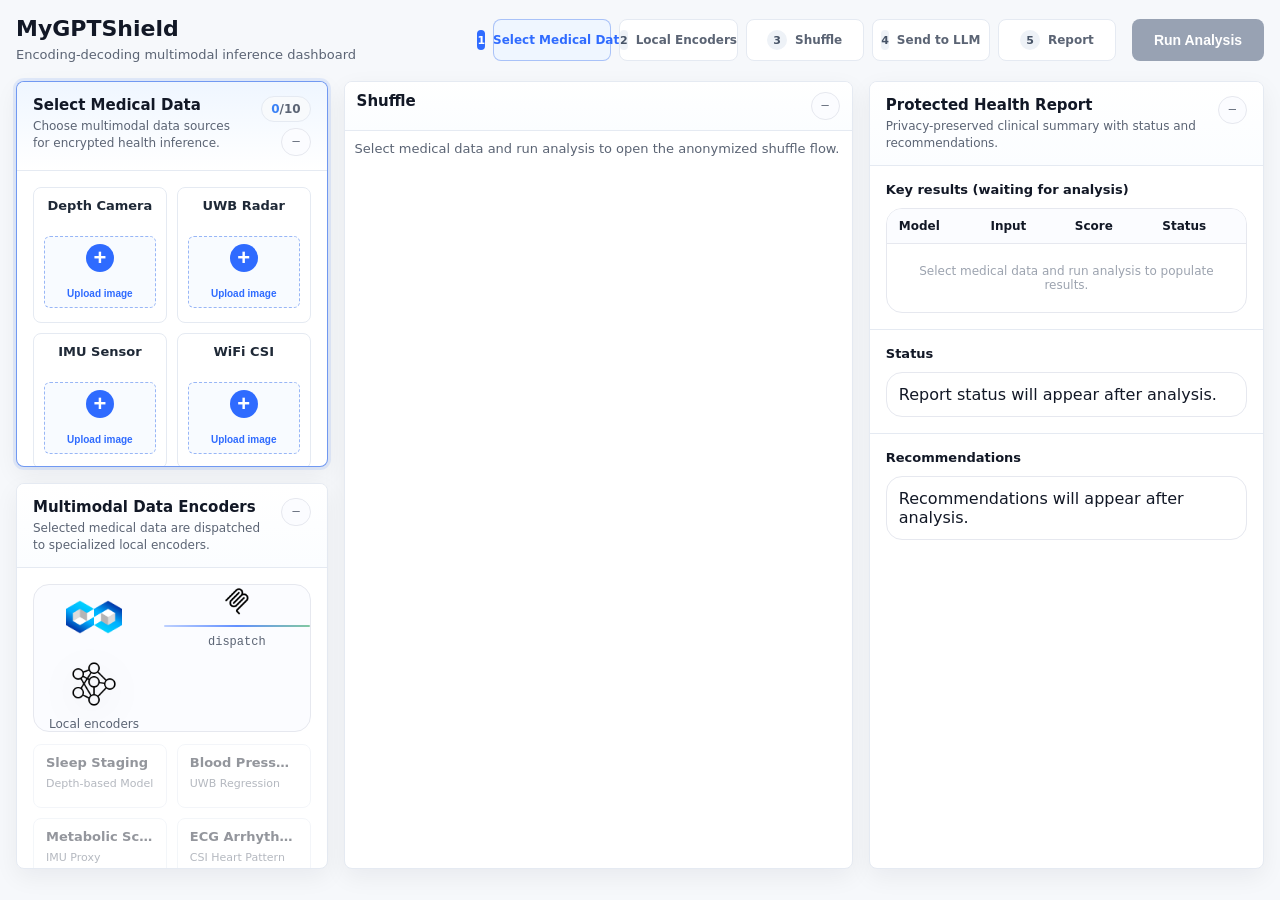
==== commit 5ec7e9c5: "数据改为上传方式，mcp大模型改为sensecore，使用可选LLM生成报告" ====
--- a/frontend/index.html
+++ b/frontend/index.html
@@ -4,7 +4,7 @@
   <meta charset="utf-8"/>
   <meta name="viewport" content="width=device-width,initial-scale=1"/>
   <title>Secure Multimodal HE + LLM Demo</title>
-  <link rel="stylesheet" href="./assets/css/styles.css?v=50"/>
+  <link rel="stylesheet" href="./assets/css/styles.css?v=58"/>
   <link rel="stylesheet" href="./assets/css/enhancement.css?v=15"/>
 </head>
 <body>
@@ -18,7 +18,8 @@
         <li class="step active" data-step="select"><span>1</span>Select Medical Data</li>
         <li class="step" data-step="model"><span>2</span>Local Encoders</li>
         <li class="step" data-step="privacy"><span>3</span>Shuffle</li>
-        <li class="step" data-step="report"><span>4</span>Report</li>
+        <li class="step" data-step="llm"><span>4</span>Send to LLM</li>
+        <li class="step" data-step="report"><span>5</span>Report</li>
       </ol>
       <button class="analyze-btn primary-action" id="analyzeBtn" disabled>Run Analysis</button>
     </header>
@@ -65,8 +66,7 @@
           <div class="panel-body">
             <div class="flowRow">
               <div class="flowNode">
-                <img class="icon" src="./assets/icons/deepseek.png" onerror="this.style.display='none'"/>
-                <div class="flowLabel">DeepSeek</div>
+                <img class="sense-core-mark" src="./assets/icons/sensecore.png" alt="Sense Core"/>
               </div>
               <div class="flowEdge">
                 <img class="icon small" src="./assets/icons/network.png" onerror="this.style.display='none'"/>
@@ -104,6 +104,7 @@
             <div class="privacyPanel" id="privacyPanel">Select modalities and run analysis to generate the anonymized privacy flow.</div>
           </div>
         </section>
+
       </section>
 
       <section class="panel panel-report workflow-panel" id="stepDecrypt">
@@ -154,8 +155,8 @@
     </section>
   </main>
 
-  <script src="./assets/js/modalityCards.js?v=20"></script>
-  <script src="./assets/js/modality-selector.js?v=37"></script>
-  <script src="./assets/js/app.js?v=50"></script>
+  <script src="./assets/js/modalityCards.js?v=21"></script>
+  <script src="./assets/js/modality-selector.js?v=44"></script>
+  <script src="./assets/js/app.js?v=54"></script>
 </body>
 </html>
--- a/frontend/assets/css/styles.css
+++ b/frontend/assets/css/styles.css
@@ -1840,7 +1840,7 @@
 
 .stepper {
   display: grid;
-  grid-template-columns: repeat(4, minmax(0, 1fr));
+  grid-template-columns: repeat(5, minmax(0, 1fr));
   gap: 8px;
   margin: 0;
   padding: 0;
@@ -2101,6 +2101,185 @@
   flex-direction: column;
 }
 
+.upload-strip {
+  display: grid;
+  grid-template-columns: auto minmax(0, 1fr);
+  align-items: center;
+  gap: 8px;
+  padding: 10px;
+  border-bottom: 1px solid var(--border);
+  background: #fbfdff;
+}
+
+.secondary-action {
+  min-height: 34px;
+  padding: 0 12px;
+  border: 1px solid rgba(37, 99, 235, 0.26);
+  border-radius: var(--radius-md);
+  background: #ffffff;
+  color: var(--primary);
+  font-size: 12px;
+  font-weight: 850;
+  cursor: pointer;
+}
+
+.secondary-action:hover {
+  background: var(--primary-soft);
+}
+
+.upload-status {
+  min-width: 0;
+  color: var(--muted);
+  font-size: 12px;
+  overflow: hidden;
+  text-overflow: ellipsis;
+  white-space: nowrap;
+}
+
+.sense-core-mark {
+  width: 56px;
+  height: 34px;
+  display: block;
+  object-fit: cover;
+  object-position: center;
+  background: transparent;
+}
+
+.llm-icon-group {
+  display: flex;
+  align-items: center;
+  justify-content: space-between;
+  gap: 12px;
+  width: 100%;
+  overflow-x: auto;
+  padding: 2px 2px 8px;
+}
+
+.llmPromptRoute {
+  --arrow-x: 26px;
+  margin-top: 10px;
+  position: relative;
+}
+
+.llmPromptIconGroup {
+  gap: 8px;
+  justify-content: space-between;
+  padding: 0 2px 6px;
+}
+
+.llmRouteArrow {
+  position: relative;
+  height: 28px;
+}
+
+.llmRouteStem {
+  position: absolute;
+  left: var(--arrow-x);
+  top: 0;
+  width: 2px;
+  height: 20px;
+  border-radius: 999px;
+  background: var(--primary);
+  transform: translateX(-1px);
+  box-shadow: 0 0 0 3px rgba(37, 99, 235, 0.12);
+}
+
+.llmRouteArrowHead {
+  position: absolute;
+  left: var(--arrow-x);
+  top: 18px;
+  width: 0;
+  height: 0;
+  border-left: 6px solid transparent;
+  border-right: 6px solid transparent;
+  border-top: 8px solid var(--primary);
+  transform: translateX(-6px);
+}
+
+.llm-icon-option {
+  width: 48px;
+  height: 48px;
+  flex: 0 0 48px;
+  position: relative;
+  display: inline-flex;
+  align-items: center;
+  justify-content: center;
+  padding: 5px;
+  border: 1px solid transparent;
+  border-radius: 0;
+  background: transparent;
+  box-shadow: none;
+  cursor: pointer;
+  transition: filter 160ms ease, opacity 160ms ease, transform 160ms ease;
+}
+
+.llm-icon-option:hover {
+  transform: translateY(-1px);
+  filter: drop-shadow(0 5px 9px rgba(15, 23, 42, 0.14));
+}
+
+.llm-icon-option.active {
+  background: transparent;
+  transform: translateY(-2px) scale(1.08);
+  filter: drop-shadow(0 0 8px rgba(37, 99, 235, 0.42));
+}
+
+.llm-icon-option.active::after {
+  content: "";
+  position: absolute;
+  left: 50%;
+  bottom: -5px;
+  width: 22px;
+  height: 3px;
+  border-radius: 999px;
+  background: var(--primary);
+  transform: translateX(-50%);
+}
+
+.llm-icon-option img {
+  width: 100%;
+  height: 100%;
+  display: block;
+  object-fit: contain;
+}
+
+.route-meta {
+  margin-top: 10px;
+  color: var(--muted);
+  font-size: 12px;
+  line-height: 1.4;
+}
+
+.confirm-llm-btn {
+  width: 100%;
+  min-height: 36px;
+  margin-top: 10px;
+  border: 1px solid rgba(37, 99, 235, 0.28);
+  border-radius: var(--radius-md);
+  background: var(--primary);
+  color: #ffffff;
+  font-size: 12px;
+  font-weight: 850;
+  cursor: pointer;
+  transition: background 160ms ease, border-color 160ms ease, transform 160ms ease;
+}
+
+.confirm-llm-btn:hover:not(:disabled) {
+  background: #1d4ed8;
+  border-color: #1d4ed8;
+  transform: translateY(-1px);
+}
+
+.confirm-llm-btn:disabled {
+  cursor: default;
+  opacity: 0.72;
+}
+
+.confirm-llm-btn.confirmed {
+  background: #0f766e;
+  border-color: #0f766e;
+}
+
 .modality-selector {
   flex: 1 1 auto;
   display: grid;
@@ -2141,7 +2320,7 @@
   content: "✓";
   position: absolute;
   top: 8px;
-  right: 8px;
+  left: 8px;
   width: 20px;
   height: 20px;
   border-radius: 999px;
@@ -2187,6 +2366,64 @@
   border-radius: 6px;
   background: var(--surface-soft);
   object-fit: contain;
+}
+
+.modality-upload-empty {
+  width: 100%;
+  height: 72px;
+  display: grid;
+  place-items: center;
+  gap: 3px;
+  border: 1px dashed rgba(37, 99, 235, 0.45);
+  border-radius: 6px;
+  background: #f8fbff;
+  color: var(--primary);
+  cursor: pointer;
+}
+
+.modality-upload-empty:hover {
+  background: var(--primary-soft);
+  border-color: var(--primary);
+}
+
+.modality-upload-plus {
+  width: 28px;
+  height: 28px;
+  display: inline-grid;
+  place-items: center;
+  border-radius: 999px;
+  background: var(--primary);
+  color: #ffffff;
+  font-size: 22px;
+  line-height: 1;
+  font-weight: 800;
+}
+
+.modality-upload-text {
+  font-size: 10px;
+  font-weight: 850;
+}
+
+.modality-replace-btn {
+  position: absolute;
+  top: 4px;
+  right: 4px;
+  z-index: 3;
+  min-height: 24px;
+  padding: 0 7px;
+  border: 1px solid rgba(15, 23, 42, 0.14);
+  border-radius: 999px;
+  background: rgba(255, 255, 255, 0.92);
+  color: var(--primary);
+  font-size: 10px;
+  font-weight: 850;
+  cursor: pointer;
+  box-shadow: 0 4px 10px rgba(15, 23, 42, 0.10);
+}
+
+.modality-replace-btn:hover {
+  background: #ffffff;
+  border-color: rgba(37, 99, 235, 0.35);
 }
 
 .flowRow {
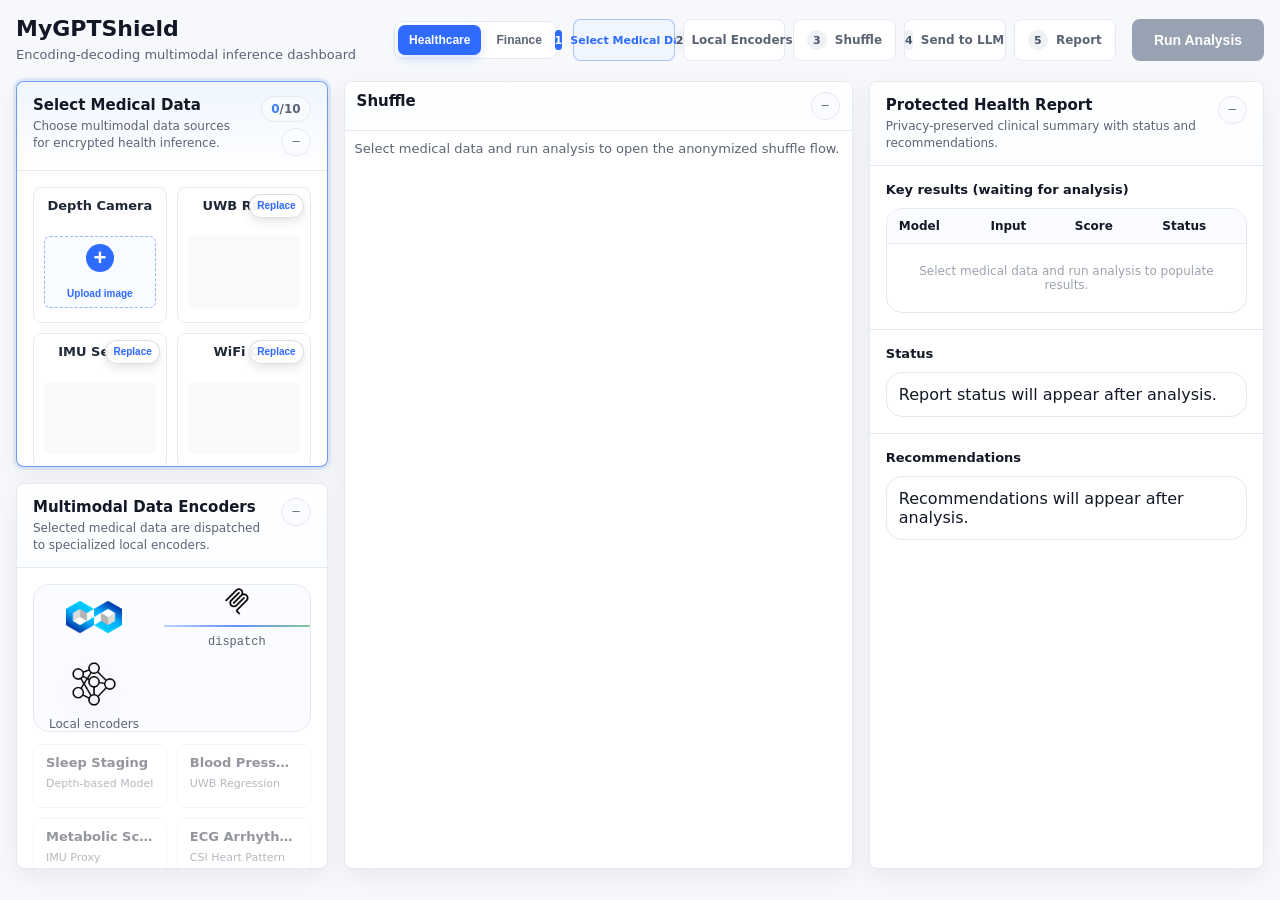
==== commit 7500857a: "feat: implement finance scenario" ====
--- a/frontend/index.html
+++ b/frontend/index.html
@@ -4,7 +4,7 @@
   <meta charset="utf-8"/>
   <meta name="viewport" content="width=device-width,initial-scale=1"/>
   <title>Secure Multimodal HE + LLM Demo</title>
-  <link rel="stylesheet" href="./assets/css/styles.css?v=58"/>
+  <link rel="stylesheet" href="./assets/css/styles.css?v=63"/>
   <link rel="stylesheet" href="./assets/css/enhancement.css?v=15"/>
 </head>
 <body>
@@ -14,8 +14,12 @@
         <h1>MyGPTShield</h1>
         <p>Encoding-decoding multimodal inference dashboard</p>
       </div>
+      <div class="scene-tabs" id="sceneTabs" role="tablist" aria-label="Analysis scene">
+        <button class="scene-tab active" type="button" role="tab" aria-selected="true" data-scenario="healthcare">Healthcare</button>
+        <button class="scene-tab" type="button" role="tab" aria-selected="false" data-scenario="finance">Finance</button>
+      </div>
       <ol class="stepper" aria-label="Workflow steps">
-        <li class="step active" data-step="select"><span>1</span>Select Medical Data</li>
+        <li class="step active" data-step="select"><span>1</span><span class="step-label" id="stepSelectLabel">Select Medical Data</span></li>
         <li class="step" data-step="model"><span>2</span>Local Encoders</li>
         <li class="step" data-step="privacy"><span>3</span>Shuffle</li>
         <li class="step" data-step="llm"><span>4</span>Send to LLM</li>
@@ -28,11 +32,11 @@
       <aside class="panel panel-modalities workflow-panel active-panel" id="stepUpload">
         <div class="panel-head">
           <div>
-            <h2>Select Medical Data</h2>
-            <p>Choose multimodal data sources for encrypted health inference.</p>
+            <h2 id="dataPanelTitle">Select Medical Data</h2>
+            <p id="dataPanelSubtitle">Choose multimodal data sources for encrypted health inference.</p>
           </div>
           <div class="panel-meta">
-            <span class="count-pill"><span id="selectedCount">0</span>/10</span>
+            <span class="count-pill"><span id="selectedCount">0</span>/<span id="selectionLimit">10</span></span>
             <span class="pill" id="tUpload">—</span>
           </div>
         </div>
@@ -58,8 +62,8 @@
         <section class="panel panel-models workflow-panel" id="stepDispatch">
           <div class="panel-head">
             <div>
-              <h2>Multimodal Data Encoders</h2>
-              <p>Selected medical data are dispatched to specialized local encoders.</p>
+              <h2 id="modelPanelTitle">Multimodal Data Encoders</h2>
+              <p id="modelPanelSubtitle">Selected medical data are dispatched to specialized local encoders.</p>
             </div>
             <span class="pill" id="tDispatch">—</span>
           </div>
@@ -110,8 +114,8 @@
       <section class="panel panel-report workflow-panel" id="stepDecrypt">
           <div class="panel-head">
             <div>
-              <h2>Protected Health Report</h2>
-              <p>Privacy-preserved clinical summary with status and recommendations.</p>
+              <h2 id="reportPanelTitle">Protected Health Report</h2>
+              <p id="reportPanelSubtitle">Privacy-preserved clinical summary with status and recommendations.</p>
             </div>
             <span class="pill" id="tDecrypt">—</span>
           </div>
@@ -155,8 +159,8 @@
     </section>
   </main>
 
-  <script src="./assets/js/modalityCards.js?v=21"></script>
-  <script src="./assets/js/modality-selector.js?v=44"></script>
-  <script src="./assets/js/app.js?v=54"></script>
+  <script src="./assets/js/modalityCards.js?v=26"></script>
+  <script src="./assets/js/modality-selector.js?v=46"></script>
+  <script src="./assets/js/app.js?v=55"></script>
 </body>
 </html>
--- a/frontend/assets/css/styles.css
+++ b/frontend/assets/css/styles.css
@@ -1031,6 +1031,14 @@
   color: #0f172a;
 }
 
+.summaryScoreLabel{
+  margin-top: 2px;
+  font-size: 12px;
+  font-weight: 800;
+  letter-spacing: 0;
+  color: rgba(15, 23, 42, 0.55);
+}
+
 .summaryTrack{
   margin: 8px 0 10px;
   height: 10px;
@@ -1818,7 +1826,7 @@
 
 .workflow-header {
   display: grid;
-  grid-template-columns: minmax(260px, 1fr) minmax(420px, 1.35fr) auto;
+  grid-template-columns: minmax(200px, 0.9fr) auto minmax(420px, 1.35fr) auto;
   align-items: center;
   gap: 16px;
   margin-bottom: 16px;
@@ -1836,6 +1844,42 @@
   color: var(--muted);
   font-size: 13px;
   line-height: 1.4;
+}
+
+.scene-tabs {
+  display: inline-flex;
+  align-items: center;
+  gap: 4px;
+  padding: 3px;
+  border: 1px solid var(--border);
+  border-radius: var(--radius-md);
+  background: var(--surface);
+  justify-self: start;
+  white-space: nowrap;
+}
+
+.scene-tab {
+  min-height: 30px;
+  padding: 0 11px;
+  border: 0;
+  border-radius: 7px;
+  background: transparent;
+  color: var(--muted);
+  font-size: 12px;
+  font-weight: 850;
+  cursor: pointer;
+  transition: background 160ms ease, color 160ms ease, box-shadow 160ms ease;
+}
+
+.scene-tab.active {
+  background: var(--primary);
+  color: #ffffff;
+  box-shadow: 0 4px 10px rgba(37, 99, 235, 0.18);
+}
+
+.scene-tab:focus-visible {
+  outline: 2px solid rgba(37, 99, 235, 0.45);
+  outline-offset: 2px;
 }
 
 .stepper {
@@ -1877,6 +1921,15 @@
   font-weight: 850;
 }
 
+.step .step-label {
+  display: inline;
+  width: auto;
+  height: auto;
+  border-radius: 0;
+  background: transparent;
+  color: inherit;
+}
+
 .step.active {
   border-color: rgba(37, 99, 235, 0.35);
   background: var(--primary-soft);
@@ -1886,6 +1939,11 @@
 .step.active span {
   background: var(--primary);
   color: #ffffff;
+}
+
+.step.active .step-label {
+  background: transparent;
+  color: inherit;
 }
 
 .primary-action,
@@ -2350,6 +2408,7 @@
 }
 
 .card-visual {
+  position: relative;
   flex: 0 0 auto;
   min-height: 44px;
   margin: 4px 0;
@@ -2404,10 +2463,246 @@
   font-weight: 850;
 }
 
+.finance-card-preview {
+  min-height: 92px;
+  display: block;
+  padding: 9px;
+  border: 1px solid var(--border);
+  border-radius: 6px;
+  background:
+    linear-gradient(135deg, rgba(255, 255, 255, 0.94), rgba(248, 250, 252, 0.92)),
+    radial-gradient(circle at 18% 15%, color-mix(in srgb, var(--finance-color, var(--primary)) 14%, transparent), transparent 36%);
+  box-shadow: inset 3px 0 0 var(--finance-color, var(--primary));
+  overflow: hidden;
+}
+
+.finance-chart {
+  position: relative;
+  height: 74px;
+  display: grid;
+  align-items: end;
+}
+
+.finance-chart-grid {
+  position: absolute;
+  inset: 5px 0 18px;
+  background:
+    linear-gradient(to top, rgba(15, 23, 42, 0.08) 1px, transparent 1px) 0 0 / 100% 18px;
+  border-bottom: 1px solid rgba(15, 23, 42, 0.12);
+  pointer-events: none;
+}
+
+.finance-bars {
+  position: relative;
+  z-index: 1;
+  height: 100%;
+  display: grid;
+  grid-template-columns: repeat(3, minmax(0, 1fr));
+  align-items: end;
+  gap: 8px;
+}
+
+.finance-bar {
+  min-width: 0;
+  display: grid;
+  grid-template-rows: 1fr auto;
+  align-items: end;
+  gap: 4px;
+  height: 100%;
+  text-align: right;
+}
+
+.finance-bar i {
+  display: block;
+  align-self: end;
+  height: max(14px, var(--h));
+  border-radius: 5px 5px 2px 2px;
+  background: linear-gradient(180deg, color-mix(in srgb, var(--finance-color, var(--primary)) 88%, #ffffff), var(--finance-color, var(--primary)));
+  box-shadow: 0 6px 14px color-mix(in srgb, var(--finance-color, var(--primary)) 18%, transparent);
+}
+
+.finance-bar em {
+  min-width: 0;
+  color: rgba(15, 23, 42, 0.62);
+  font-style: normal;
+  font-size: 9px;
+  font-weight: 850;
+  text-align: center;
+  overflow: hidden;
+  text-overflow: ellipsis;
+  white-space: nowrap;
+}
+
+.finance-date-label {
+  font-variant-numeric: tabular-nums;
+  letter-spacing: 0;
+}
+
+.finance-chart-expenses .finance-bar i {
+  background: linear-gradient(180deg, #fb7185, var(--finance-color, #dc2626));
+}
+
+.finance-chart-savings .finance-bar i {
+  border-radius: 999px 999px 3px 3px;
+}
+
+.finance-gauge-wrap {
+  height: 74px;
+  display: grid;
+  grid-template-columns: 64px 1fr;
+  align-items: center;
+  gap: 9px;
+}
+
+.finance-gauge {
+  width: 58px;
+  height: 58px;
+  display: grid;
+  place-items: center;
+  border-radius: 50%;
+  background:
+    radial-gradient(circle, #ffffff 0 48%, transparent 49%),
+    conic-gradient(var(--finance-color, var(--primary)) var(--gauge), rgba(15, 23, 42, 0.1) 0);
+  box-shadow: inset 0 0 0 1px rgba(15, 23, 42, 0.06);
+}
+
+.finance-gauge span {
+  color: #0f172a;
+  font-size: 13px;
+  font-weight: 950;
+}
+
+.finance-gauge-meta {
+  min-width: 0;
+  display: grid;
+  gap: 5px;
+}
+
+.finance-gauge-meta strong,
+.finance-credit-scale strong {
+  min-width: 0;
+  color: #0f172a;
+  font-size: 11px;
+  font-weight: 900;
+  overflow: hidden;
+  text-overflow: ellipsis;
+  white-space: nowrap;
+}
+
+.finance-gauge-meta span {
+  color: rgba(15, 23, 42, 0.58);
+  font-size: 10px;
+  font-weight: 800;
+}
+
+.finance-credit-chart {
+  height: 74px;
+  display: grid;
+  align-content: center;
+  gap: 8px;
+}
+
+.finance-credit-band {
+  position: relative;
+  height: 18px;
+  border-radius: 999px;
+  background: linear-gradient(90deg, #ef4444, #f59e0b 42%, #22c55e);
+  box-shadow: inset 0 0 0 1px rgba(255, 255, 255, 0.58);
+}
+
+.finance-credit-marker {
+  position: absolute;
+  top: -4px;
+  width: 4px;
+  height: 26px;
+  border-radius: 999px;
+  background: #0f172a;
+  box-shadow: 0 0 0 3px rgba(255, 255, 255, 0.82);
+}
+
+.finance-credit-scale,
+.finance-credit-tags {
+  display: flex;
+  justify-content: space-between;
+  align-items: center;
+  gap: 6px;
+}
+
+.finance-credit-scale span,
+.finance-credit-tags em {
+  color: rgba(15, 23, 42, 0.58);
+  font-size: 9px;
+  font-style: normal;
+  font-weight: 850;
+}
+
+.finance-credit-tags em {
+  padding: 2px 6px;
+  border-radius: 999px;
+  background: rgba(15, 23, 42, 0.06);
+}
+
+.finance-profile-map {
+  height: 74px;
+  display: grid;
+  grid-template-columns: 54px 1fr;
+  align-items: center;
+  gap: 10px;
+}
+
+.finance-profile-orbit {
+  position: relative;
+  width: 48px;
+  height: 48px;
+  border: 1px solid color-mix(in srgb, var(--finance-color, #475569) 28%, transparent);
+  border-radius: 50%;
+  background: radial-gradient(circle, color-mix(in srgb, var(--finance-color, #475569) 22%, #ffffff) 0 22%, transparent 24%);
+}
+
+.finance-profile-orbit span {
+  position: absolute;
+  width: 8px;
+  height: 8px;
+  border-radius: 50%;
+  background: var(--finance-color, #475569);
+}
+
+.finance-profile-orbit span:nth-child(1) { top: 5px; left: 20px; }
+.finance-profile-orbit span:nth-child(2) { right: 6px; bottom: 12px; opacity: 0.72; }
+.finance-profile-orbit span:nth-child(3) { left: 7px; bottom: 10px; opacity: 0.54; }
+
+.finance-profile-chips {
+  min-width: 0;
+  display: grid;
+  gap: 5px;
+}
+
+.finance-profile-chip {
+  min-width: 0;
+  display: inline-flex;
+  align-items: center;
+  gap: 5px;
+  color: #0f172a;
+  font-size: 10px;
+  font-weight: 850;
+  overflow: hidden;
+  text-overflow: ellipsis;
+  white-space: nowrap;
+}
+
+.finance-profile-chip i {
+  flex: 0 0 auto;
+  width: 7px;
+  height: 7px;
+  border-radius: 50%;
+  background: var(--finance-color, #475569);
+  opacity: calc(0.95 - var(--i) * 0.18);
+}
+
 .modality-replace-btn {
   position: absolute;
-  top: 4px;
-  right: 4px;
+  top: 6px;
+  right: 6px;
   z-index: 3;
   min-height: 24px;
   padding: 0 7px;
@@ -5007,7 +5302,7 @@
 
 @media (max-width: 1279px) {
   .workflow-header {
-    grid-template-columns: 1fr auto;
+    grid-template-columns: minmax(0, 1fr) auto auto;
   }
 
   .stepper {
@@ -5092,6 +5387,15 @@
     background: #f6f8fb;
   }
 
+  .scene-tabs {
+    justify-self: stretch;
+    width: 100%;
+  }
+
+  .scene-tab {
+    flex: 1 1 0;
+  }
+
   .stepper {
     display: flex;
     overflow-x: auto;
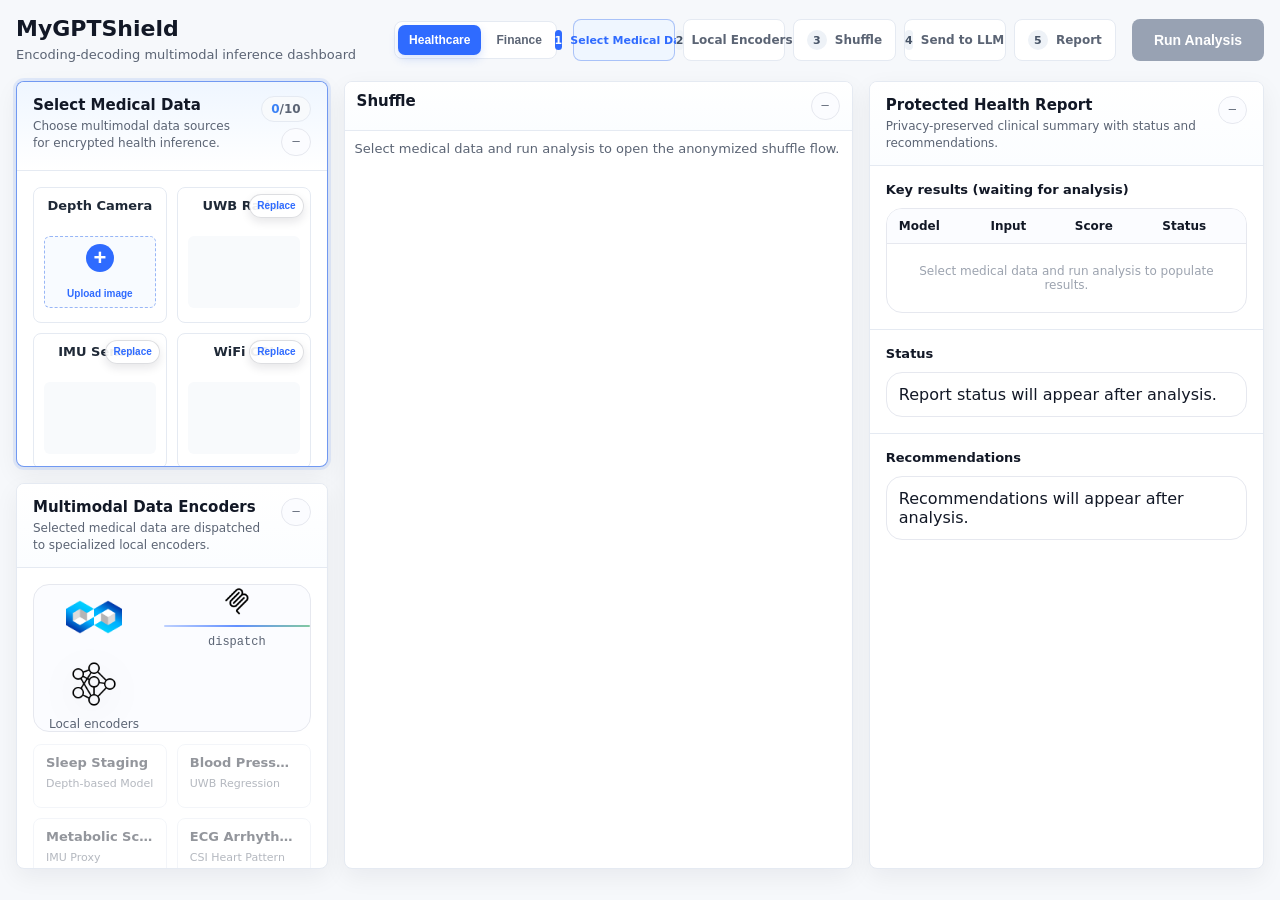
==== commit 3d6d35ae: "fix frontend api initialization on 8080" ====
--- a/frontend/index.html
+++ b/frontend/index.html
@@ -160,7 +160,7 @@
   </main>
 
   <script src="./assets/js/modalityCards.js?v=26"></script>
-  <script src="./assets/js/modality-selector.js?v=46"></script>
-  <script src="./assets/js/app.js?v=55"></script>
+  <script src="./assets/js/modality-selector.js?v=49"></script>
+  <script src="./assets/js/app.js?v=58"></script>
 </body>
 </html>
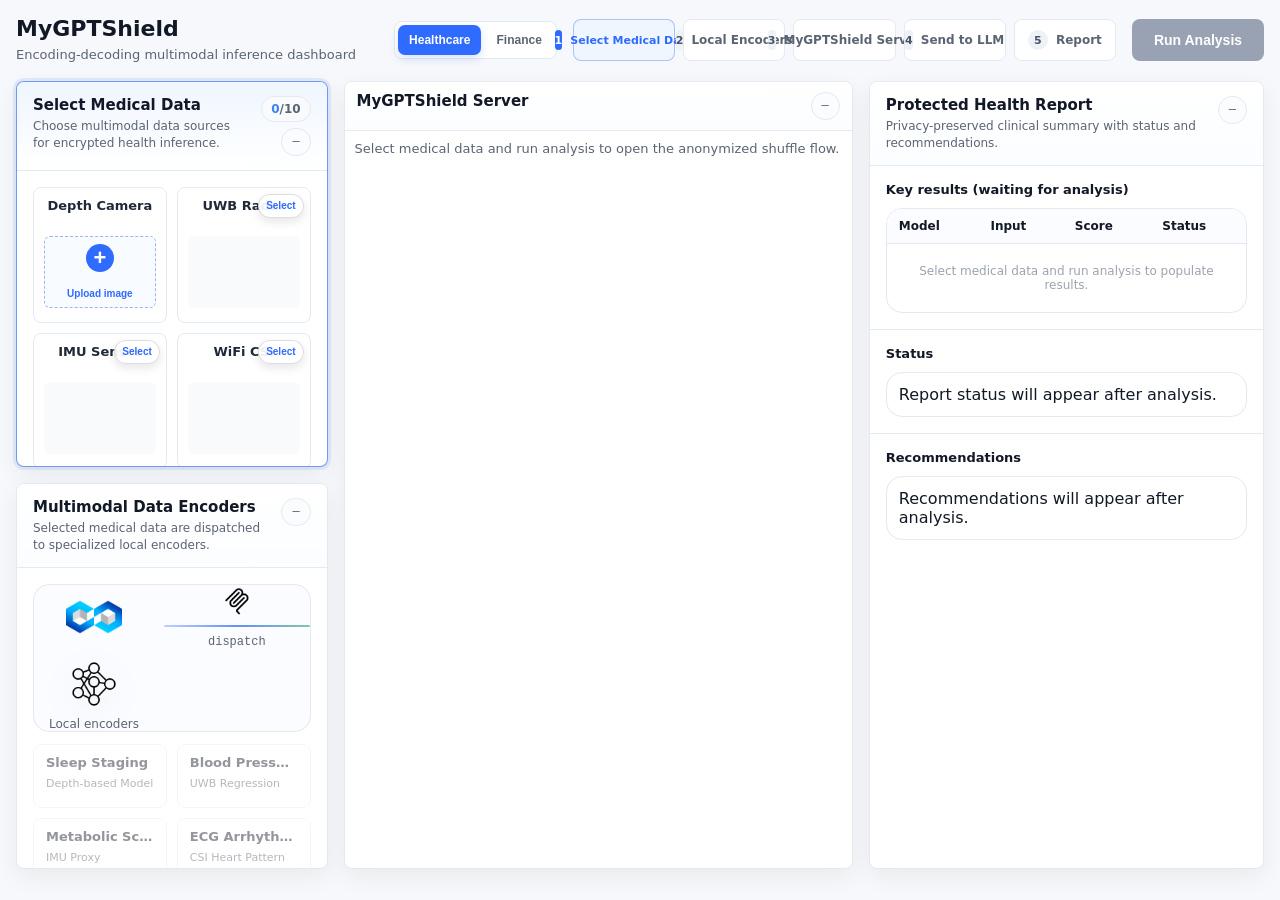
==== commit a26ee73d: "Update MyGPTShield demo setup and data flow" ====
--- a/frontend/index.html
+++ b/frontend/index.html
@@ -4,7 +4,7 @@
   <meta charset="utf-8"/>
   <meta name="viewport" content="width=device-width,initial-scale=1"/>
   <title>Secure Multimodal HE + LLM Demo</title>
-  <link rel="stylesheet" href="./assets/css/styles.css?v=63"/>
+  <link rel="stylesheet" href="./assets/css/styles.css?v=64"/>
   <link rel="stylesheet" href="./assets/css/enhancement.css?v=15"/>
 </head>
 <body>
@@ -21,7 +21,7 @@
       <ol class="stepper" aria-label="Workflow steps">
         <li class="step active" data-step="select"><span>1</span><span class="step-label" id="stepSelectLabel">Select Medical Data</span></li>
         <li class="step" data-step="model"><span>2</span>Local Encoders</li>
-        <li class="step" data-step="privacy"><span>3</span>Shuffle</li>
+        <li class="step" data-step="privacy"><span>3</span>MyGPTShield Server</li>
         <li class="step" data-step="llm"><span>4</span>Send to LLM</li>
         <li class="step" data-step="report"><span>5</span>Report</li>
       </ol>
@@ -87,10 +87,6 @@
                 <!-- filled by JS -->
               </div>
             </div>
-            <details class="cipher-panel">
-              <summary>Encrypted ciphertext preview</summary>
-              <div class="v mono" id="ctResPreview">—</div>
-            </details>
           </div>
           <div class="spinnerOverlay" id="spinDispatch">
             <div class="spinner"></div><div class="spinText">Encoding + dispatching to local encoders...</div>
@@ -100,7 +96,7 @@
         <section class="panel panel-privacy workflow-panel" id="stepProtect">
           <div class="panel-head">
             <div>
-              <h2>Shuffle</h2>
+              <h2>MyGPTShield Server</h2>
             </div>
             <span class="pill" id="tProtect">—</span>
           </div>
@@ -159,8 +155,8 @@
     </section>
   </main>
 
-  <script src="./assets/js/modalityCards.js?v=26"></script>
-  <script src="./assets/js/modality-selector.js?v=49"></script>
-  <script src="./assets/js/app.js?v=58"></script>
+  <script src="./assets/js/modalityCards.js?v=29"></script>
+  <script src="./assets/js/modality-selector.js?v=51"></script>
+  <script src="./assets/js/app.js?v=60"></script>
 </body>
 </html>
--- a/frontend/assets/css/styles.css
+++ b/frontend/assets/css/styles.css
@@ -2834,6 +2834,24 @@
 .privacyPanel.step-by-step .arrowToOutput { animation-delay: 1300ms; }
 .privacyPanel.step-by-step .mixerProtected { animation-delay: 1560ms; }
 
+.privacyPanel.step-by-step.is-cipher-streaming .arrowToPool,
+.privacyPanel.step-by-step.is-cipher-streaming .mixerPool,
+.privacyPanel.step-by-step.is-cipher-streaming .arrowToShuffle,
+.privacyPanel.step-by-step.is-cipher-streaming .mixerShuffle,
+.privacyPanel.step-by-step.is-cipher-streaming .arrowToOutput,
+.privacyPanel.step-by-step.is-cipher-streaming .mixerProtected {
+  opacity: 0;
+  transform: translateY(8px);
+  animation: none;
+}
+
+.privacyPanel.step-by-step.cipher-stream-ready .arrowToPool { animation-delay: 0ms; }
+.privacyPanel.step-by-step.cipher-stream-ready .mixerPool { animation-delay: 180ms; }
+.privacyPanel.step-by-step.cipher-stream-ready .arrowToShuffle { animation-delay: 440ms; }
+.privacyPanel.step-by-step.cipher-stream-ready .mixerShuffle { animation-delay: 700ms; }
+.privacyPanel.step-by-step.cipher-stream-ready .arrowToOutput { animation-delay: 960ms; }
+.privacyPanel.step-by-step.cipher-stream-ready .mixerProtected { animation-delay: 1220ms; }
+
 .privacyPanel .privacyStageOverlay {
   display: none !important;
 }
@@ -3038,6 +3056,65 @@
 .rawProfileCard {
   display: grid;
   gap: 7px;
+}
+
+.encodedOutputMeta {
+  line-height: 1.25;
+  color: var(--muted);
+}
+
+.encodedCipherPreview {
+  min-width: 0;
+  display: grid;
+  gap: 6px;
+  padding: 8px;
+  border: 1px solid rgba(37, 99, 235, 0.17);
+  border-radius: 8px;
+  background: #f8fbff;
+}
+
+.encodedCipherPreviewHead {
+  color: #1d4ed8;
+  font-size: 9px;
+  font-weight: 900;
+  text-transform: uppercase;
+}
+
+.cipherStreamList {
+  max-height: 132px;
+  overflow: auto;
+  display: grid;
+  gap: 5px;
+}
+
+.cipherStreamRow {
+  min-width: 0;
+  display: grid;
+  grid-template-columns: 34px minmax(0, 1fr);
+  align-items: start;
+  gap: 7px;
+}
+
+.cipherStreamRow span {
+  color: #64748b;
+  font-size: 9px;
+  font-weight: 900;
+  line-height: 1.45;
+}
+
+.cipherStreamRow code {
+  max-height: 102px;
+  margin: 0;
+  color: #0f172a;
+  font-size: 10px;
+  line-height: 1.45;
+  white-space: pre-wrap;
+  word-break: break-all;
+}
+
+.cipherStreamMore code,
+.cipherStreamMore span {
+  color: #1d4ed8;
 }
 
 .rawProfileBars {
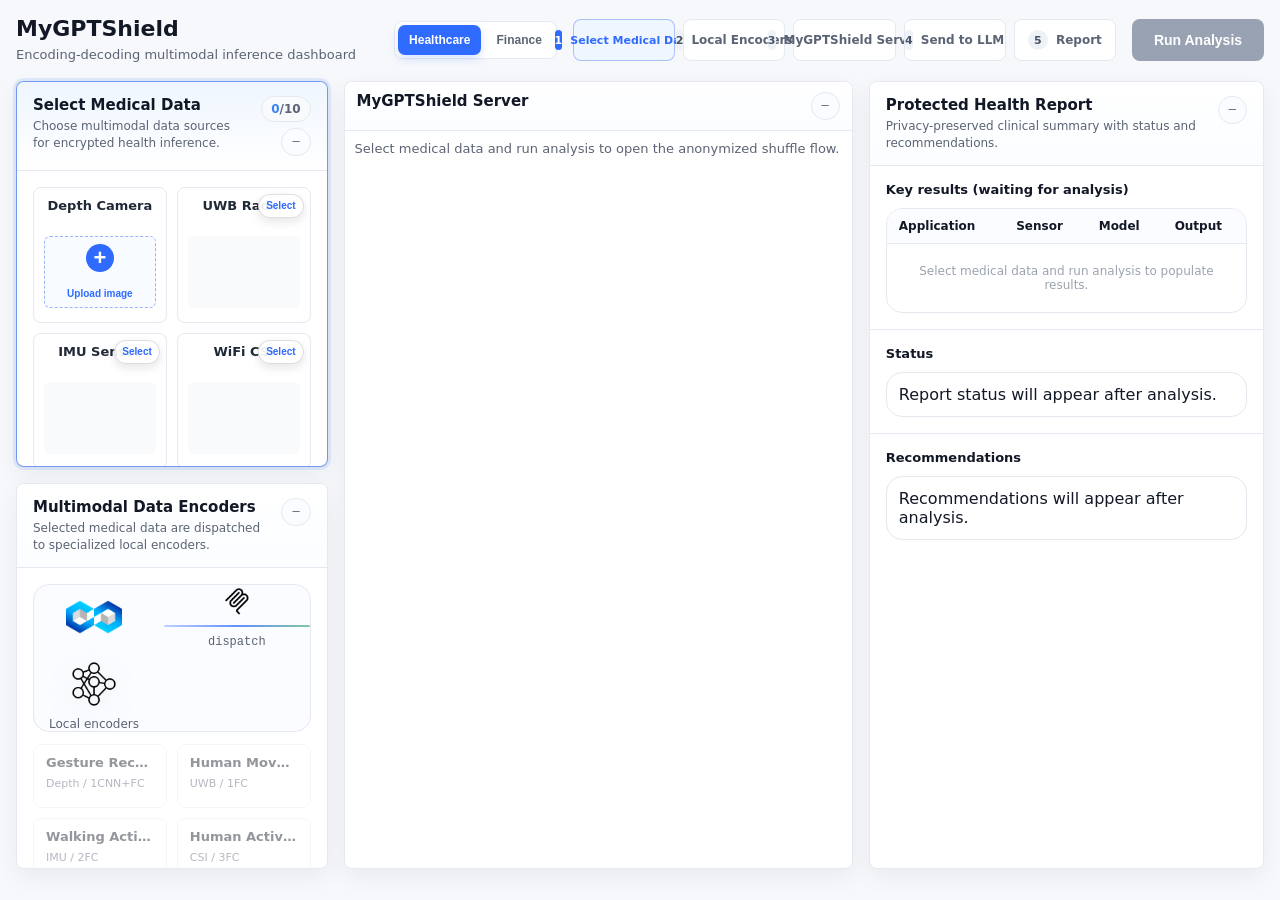
==== commit 23db2f6d: "修改模型名称与表格结果" ====
--- a/frontend/index.html
+++ b/frontend/index.html
@@ -4,7 +4,7 @@
   <meta charset="utf-8"/>
   <meta name="viewport" content="width=device-width,initial-scale=1"/>
   <title>Secure Multimodal HE + LLM Demo</title>
-  <link rel="stylesheet" href="./assets/css/styles.css?v=64"/>
+  <link rel="stylesheet" href="./assets/css/styles.css?v=65"/>
   <link rel="stylesheet" href="./assets/css/enhancement.css?v=15"/>
 </head>
 <body>
@@ -128,7 +128,7 @@
             <div class="resultTableWrap">
               <table class="resultTable" id="resultTable">
                 <thead>
-                  <tr><th>Model</th><th>Input</th><th>Score</th><th>Status</th></tr>
+                  <tr><th>Application</th><th>Sensor</th><th>Model</th><th>Output</th></tr>
                 </thead>
                 <tbody>
                   <tr><td colspan="4" style="text-align:center; color: #5b6474;">Loading...</td></tr>
@@ -156,7 +156,7 @@
   </main>
 
   <script src="./assets/js/modalityCards.js?v=29"></script>
-  <script src="./assets/js/modality-selector.js?v=51"></script>
-  <script src="./assets/js/app.js?v=60"></script>
+  <script src="./assets/js/modality-selector.js?v=53"></script>
+  <script src="./assets/js/app.js?v=67"></script>
 </body>
 </html>
--- a/frontend/assets/css/styles.css
+++ b/frontend/assets/css/styles.css
@@ -1541,12 +1541,26 @@
   display: flex;
   flex-direction: column;
   justify-content: center;
-  min-height: 82px;
+  min-height: 48px;
+  gap: 5px;
+}
+
+#stepDecrypt .compactStabilityTop{
+  display: flex;
+  align-items: baseline;
+  justify-content: space-between;
   gap: 8px;
 }
 
-#stepDecrypt .compactStabilityScore{
-  font-size: 24px;
+#stepDecrypt .compactStabilityTop span{
+  color: var(--muted);
+  font-size: 10px;
+  font-weight: 800;
+  text-transform: uppercase;
+}
+
+#stepDecrypt .compactStabilityTop strong{
+  font-size: 18px;
   line-height: 1;
   font-weight: 950;
   letter-spacing: 0;
@@ -1554,7 +1568,7 @@
 }
 
 #stepDecrypt .compactStabilityTrack{
-  height: 12px;
+  height: 8px;
   border-radius: 999px;
   background: #e5e7eb;
   overflow: hidden;
@@ -1569,8 +1583,16 @@
 
 #stepDecrypt .compactStabilityMeta{
   color: var(--muted);
-  font-size: 10px;
+  font-size: 9px;
   line-height: 1.25;
+}
+
+#stepDecrypt .story-mobility .storyChart{
+  padding: 6px;
+}
+
+#stepDecrypt .story-mobility .compactStability{
+  min-height: 42px;
 }
 
 #stepDecrypt .compact-activity .compactChart svg{
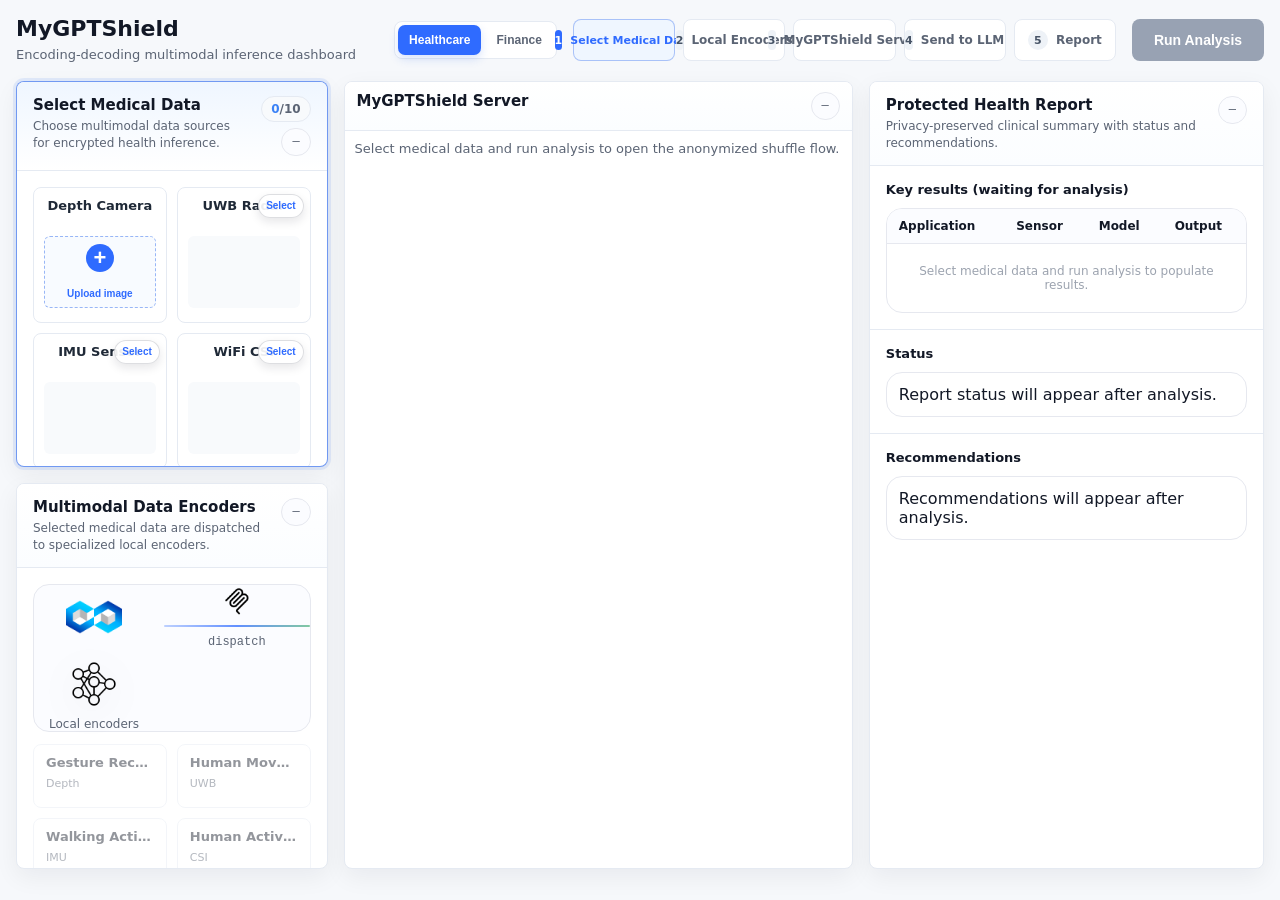
==== commit 4b8bd5d9: "删去左下角模型算法" ====
--- a/frontend/index.html
+++ b/frontend/index.html
@@ -156,7 +156,7 @@
   </main>
 
   <script src="./assets/js/modalityCards.js?v=29"></script>
-  <script src="./assets/js/modality-selector.js?v=53"></script>
+  <script src="./assets/js/modality-selector.js?v=54"></script>
   <script src="./assets/js/app.js?v=67"></script>
 </body>
 </html>
